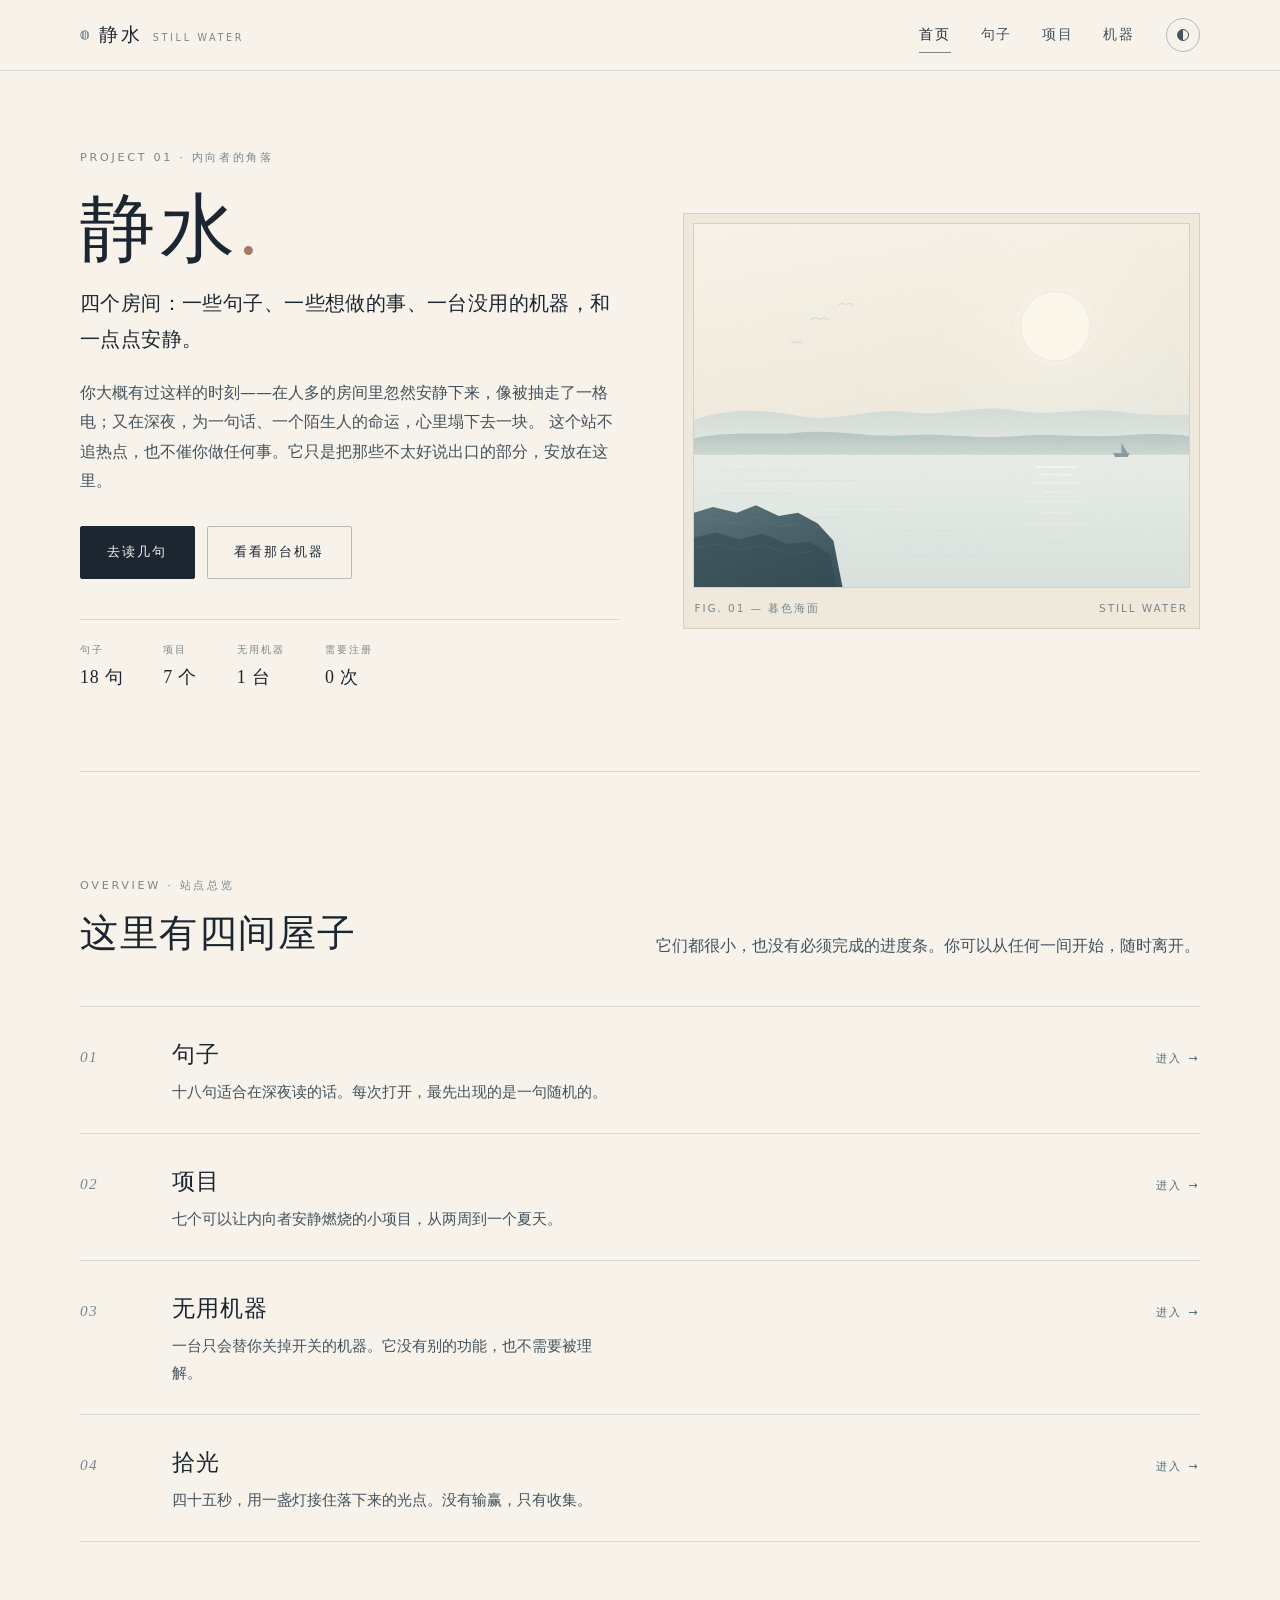
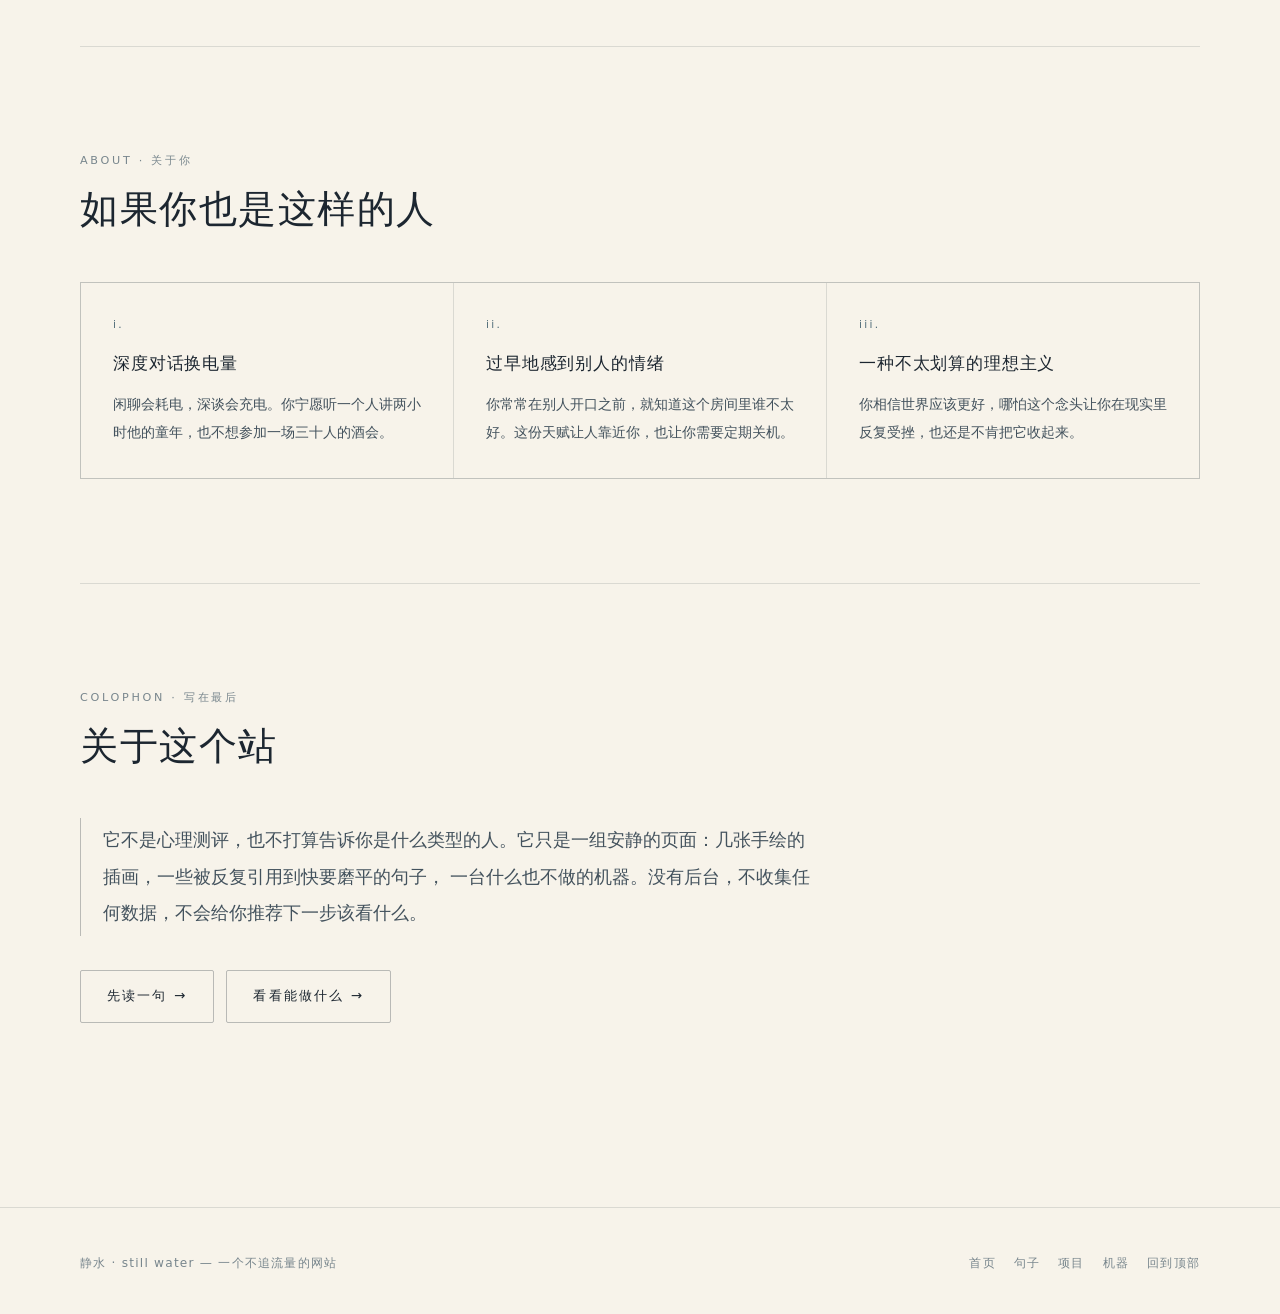
==== index.html @ 9132bd4b "静水 still water：INFJ 向静态站点（句子 / 项目 / 无用机器 / 拾光小游戏）" ====
<!DOCTYPE html>
<html lang="zh-CN">
<head>
<meta charset="utf-8">
<meta name="viewport" content="width=device-width, initial-scale=1">
<title>静水 · 一个给 INFJ 的安静角落</title>
<meta name="description" content="静水是一个给 INFJ 的安静角落：十八句适合深夜读的话、七个可以让内向者安静燃烧的小项目、一台只会关掉开关的机器，以及一个用光点玩的小游戏。">
<meta name="theme-color" content="#f7f3ea">
<link rel="icon" href="assets/favicon.svg" type="image/svg+xml">
<link rel="stylesheet" href="style.css">
<script>
  try {
    if (localStorage.getItem("sw-theme") === "dark") {
      document.documentElement.setAttribute("data-theme", "dark");
    }
  } catch (e) {}
</script>
</head>
<body data-page="index">
<a class="skip" href="#main">跳到正文</a>

<header class="topbar">
  <div class="wrap topbar-inner" id="site-nav"></div>
</header>

<main id="main">

  <!-- ========== HERO ========== -->
  <section class="hero wrap" id="top">
    <div class="hero-text">
      <p class="eyebrow">Project 01 · 内向者的角落</p>
      <h1>静水<span class="h1-dot">.</span></h1>
      <p class="hero-sub">四个房间：一些句子、一些想做的事、一台没用的机器，和一点点安静。</p>
      <p class="lede">
        你大概有过这样的时刻——在人多的房间里忽然安静下来，像被抽走了一格电；又在深夜，为一句话、一个陌生人的命运，心里塌下去一块。
        这个站不追热点，也不催你做任何事。它只是把那些不太好说出口的部分，安放在这里。
      </p>
      <div class="btn-row">
        <a class="btn" href="quotes.html">去读几句</a>
        <a class="btn btn-ghost" href="machine.html">看看那台机器</a>
      </div>

      <dl class="hero-facts">
        <div><dt>句子</dt><dd>18 句</dd></div>
        <div><dt>项目</dt><dd>7 个</dd></div>
        <div><dt>无用机器</dt><dd>1 台</dd></div>
        <div><dt>需要注册</dt><dd>0 次</dd></div>
      </dl>
    </div>

    <figure class="hero-art art-frame">
      <img src="assets/hero-home.svg" width="1200" height="880" alt="暮色中的海面：淡月、远山、一条小船和左侧的崖壁" fetchpriority="high">
      <figcaption><span>Fig. 01 — 暮色海面</span><span>Still Water</span></figcaption>
    </figure>
  </section>

  <!-- ========== 站点总览 ========== -->
  <section class="section wrap" id="overview">
    <div class="section-head">
      <div>
        <p class="eyebrow">Overview · 站点总览</p>
        <h2>这里有四间屋子</h2>
      </div>
      <p class="lede">它们都很小，也没有必须完成的进度条。你可以从任何一间开始，随时离开。</p>
    </div>

    <div class="rooms">
      <a class="room" href="quotes.html">
        <span class="room-no">01</span>
        <div>
          <h3>句子</h3>
          <p>十八句适合在深夜读的话。每次打开，最先出现的是一句随机的。</p>
        </div>
        <span class="go">进入</span>
      </a>

      <a class="room" href="project.html">
        <span class="room-no">02</span>
        <div>
          <h3>项目</h3>
          <p>七个可以让内向者安静燃烧的小项目，从两周到一个夏天。</p>
        </div>
        <span class="go">进入</span>
      </a>

      <a class="room" href="machine.html">
        <span class="room-no">03</span>
        <div>
          <h3>无用机器</h3>
          <p>一台只会替你关掉开关的机器。它没有别的功能，也不需要被理解。</p>
        </div>
        <span class="go">进入</span>
      </a>

      <a class="room" href="machine.html#game">
        <span class="room-no">04</span>
        <div>
          <h3>拾光</h3>
          <p>四十五秒，用一盏灯接住落下来的光点。没有输赢，只有收集。</p>
        </div>
        <span class="go">进入</span>
      </a>
    </div>
  </section>

  <!-- ========== 三个特质 ========== -->
  <section class="section wrap">
    <div class="section-head">
      <div>
        <p class="eyebrow">About · 关于你</p>
        <h2>如果你也是这样的人</h2>
      </div>
    </div>

    <div class="traits">
      <div class="trait">
        <span class="idx">i.</span>
        <h4>深度对话换电量</h4>
        <p>闲聊会耗电，深谈会充电。你宁愿听一个人讲两小时他的童年，也不想参加一场三十人的酒会。</p>
      </div>
      <div class="trait">
        <span class="idx">ii.</span>
        <h4>过早地感到别人的情绪</h4>
        <p>你常常在别人开口之前，就知道这个房间里谁不太好。这份天赋让人靠近你，也让你需要定期关机。</p>
      </div>
      <div class="trait">
        <span class="idx">iii.</span>
        <h4>一种不太划算的理想主义</h4>
        <p>你相信世界应该更好，哪怕这个念头让你在现实里反复受挫，也还是不肯把它收起来。</p>
      </div>
    </div>
  </section>

  <!-- ========== 写在最后 ========== -->
  <section class="section wrap">
    <div class="section-head">
      <div>
        <p class="eyebrow">Colophon · 写在最后</p>
        <h2>关于这个站</h2>
      </div>
    </div>

    <blockquote class="note">
      它不是心理测评，也不打算告诉你是什么类型的人。它只是一组安静的页面：几张手绘的插画，一些被反复引用到快要磨平的句子，
      一台什么也不做的机器。没有后台，不收集任何数据，不会给你推荐下一步该看什么。
    </blockquote>

    <div class="btn-row" style="margin-top:34px">
      <a class="btn btn-ghost" href="quotes.html">先读一句 →</a>
      <a class="btn btn-ghost" href="project.html">看看能做什么 →</a>
    </div>
  </section>

</main>

<footer class="footer">
  <div class="wrap footer-inner">
    <span>静水 · still water — 一个不追流量的网站</span>
    <nav aria-label="页脚导航">
      <a href="index.html">首页</a>
      <a href="quotes.html">句子</a>
      <a href="project.html">项目</a>
      <a href="machine.html">机器</a>
      <a href="#top">回到顶部</a>
    </nav>
  </div>
</footer>

<script src="nav.js" defer></script>
</body>
</html>
---- style.css ----
/* ==========================================================================
   静水 · still water
   一个给 INFJ 的安静角落 —— 全站唯一样式表
   配色：沙白纸 / 墨蓝 / 海青细线；标题衬线，UI 无衬线
   ========================================================================== */

/* ---------- 设计变量 ---------- */
:root {
  --paper: #f7f3ea;
  --paper-2: #efe9dc;
  --paper-3: #e7e1d3;
  --ink: #1c2630;
  --ink-2: #43525d;
  --ink-3: #78868d;
  --sea: #4f6b78;
  --sea-2: #8aa2a4;
  --clay: #a8775f;
  --line: rgba(28, 38, 48, 0.13);
  --line-2: rgba(28, 38, 48, 0.28);
  --max: 1120px;
  --serif: "Iowan Old Style", "Palatino Linotype", Palatino, "Songti SC",
    "STSong", "Source Han Serif SC", "Noto Serif SC", SimSun, Georgia, serif;
  --sans: ui-sans-serif, system-ui, -apple-system, "PingFang SC",
    "Hiragino Sans GB", "Microsoft YaHei", "Segoe UI", sans-serif;
}

html[data-theme="dark"] {
  --paper: #12171a;
  --paper-2: #191f22;
  --paper-3: #202729;
  --ink: #eae4d8;
  --ink-2: #c4cac8;
  --ink-3: #8b979a;
  --sea: #9db8c0;
  --sea-2: #6d858d;
  --clay: #c99a80;
  --line: rgba(234, 228, 216, 0.14);
  --line-2: rgba(234, 228, 216, 0.3);
}

/* ---------- 基础 ---------- */
*,
*::before,
*::after {
  box-sizing: border-box;
}

html {
  -webkit-text-size-adjust: 100%;
  scroll-behavior: smooth;
}

body {
  margin: 0;
  background: var(--paper);
  color: var(--ink);
  font-family: var(--sans);
  font-size: 16px;
  line-height: 1.85;
  -webkit-font-smoothing: antialiased;
  overflow-x: hidden;
  transition: background-color 0.4s ease, color 0.4s ease;
}

img,
svg,
canvas {
  display: block;
  max-width: 100%;
}

a {
  color: inherit;
  text-decoration: none;
}

button {
  font: inherit;
  color: inherit;
}

h1,
h2,
h3,
h4 {
  font-family: var(--serif);
  font-weight: 400;
}

::selection {
  background: rgba(79, 107, 120, 0.18);
}

:focus-visible {
  outline: 1px solid var(--sea);
  outline-offset: 3px;
}

/* 跳转链接（无障碍） */
.skip {
  position: absolute;
  left: -9999px;
  top: 0;
  z-index: 99;
  padding: 10px 18px;
  background: var(--ink);
  color: var(--paper);
  font-size: 0.8rem;
}

.skip:focus {
  left: 12px;
  top: 12px;
}

/* ---------- 布局工具 ---------- */
.wrap {
  width: min(100% - 2 * clamp(20px, 5vw, 44px), var(--max));
  margin-inline: auto;
}

.section {
  padding-block: clamp(52px, 8.5vw, 104px);
  border-top: 1px solid var(--line);
}

.section-head {
  display: flex;
  align-items: flex-end;
  justify-content: space-between;
  gap: 24px;
  flex-wrap: wrap;
  margin-bottom: clamp(26px, 4vw, 46px);
}

.eyebrow {
  margin: 0;
  font-size: 0.7rem;
  letter-spacing: 0.24em;
  text-transform: uppercase;
  color: var(--ink-3);
  font-weight: 500;
}

h2 {
  font-size: clamp(1.55rem, 3.3vw, 2.35rem);
  line-height: 1.35;
  letter-spacing: 0.04em;
  margin: 0.35em 0 0;
}

.lede {
  color: var(--ink-2);
  max-width: 34rem;
  margin: 0;
}

.small {
  font-size: 0.86rem;
  color: var(--ink-3);
}

/* ---------- 顶栏 + 导航（由 nav.js 注入 nav.html） ---------- */
.topbar {
  position: sticky;
  top: 0;
  z-index: 60;
  background: var(--paper);
  background: color-mix(in srgb, var(--paper) 86%, transparent);
  backdrop-filter: blur(14px) saturate(1.15);
  -webkit-backdrop-filter: blur(14px) saturate(1.15);
  border-bottom: 1px solid var(--line);
}

.topbar-inner {
  position: relative;
  display: flex;
  align-items: center;
  justify-content: space-between;
  gap: 20px;
  min-height: 70px;
}

.brand {
  display: flex;
  align-items: baseline;
  gap: 9px;
  flex-shrink: 0;
}

.brand-mark {
  font-size: 0.72rem;
  color: var(--sea);
  transform: translateY(-3px);
}

.brand-name {
  font-family: var(--serif);
  font-size: 1.16rem;
  letter-spacing: 0.18em;
}

.brand-sub {
  font-size: 0.6rem;
  letter-spacing: 0.28em;
  text-transform: uppercase;
  color: var(--ink-3);
}

.site-nav {
  display: flex;
  align-items: center;
  gap: clamp(8px, 2vw, 26px);
}

.site-nav ul {
  display: flex;
  align-items: center;
  gap: clamp(4px, 1.6vw, 18px);
  list-style: none;
  margin: 0;
  padding: 0;
}

.site-nav a {
  position: relative;
  display: inline-block;
  padding: 8px 6px;
  font-size: 0.85rem;
  letter-spacing: 0.12em;
  color: var(--ink-2);
  transition: color 0.3s ease;
}

.site-nav a::after {
  content: "";
  position: absolute;
  left: 6px;
  right: 6px;
  bottom: 3px;
  height: 1px;
  background: currentColor;
  opacity: 0.55;
  transform: scaleX(0);
  transform-origin: left center;
  transition: transform 0.4s cubic-bezier(0.3, 0.7, 0.3, 1);
}

.site-nav a:hover,
.site-nav a.is-active {
  color: var(--ink);
}

.site-nav a:hover::after,
.site-nav a.is-active::after {
  transform: scaleX(1);
}

.theme-toggle {
  display: grid;
  place-items: center;
  width: 34px;
  height: 34px;
  padding: 0;
  border: 1px solid var(--line-2);
  border-radius: 50%;
  background: transparent;
  cursor: pointer;
  transition: border-color 0.3s ease, transform 0.5s ease;
}

.theme-toggle:hover {
  border-color: var(--ink-3);
  transform: rotate(180deg);
}

.theme-toggle span {
  width: 12px;
  height: 12px;
  border-radius: 50%;
  border: 1px solid var(--ink-2);
  background: linear-gradient(90deg, var(--ink-2) 50%, transparent 50%);
}

.nav-toggle {
  display: none;
  position: relative;
  width: 40px;
  height: 40px;
  padding: 0;
  border: 1px solid var(--line-2);
  border-radius: 50%;
  background: transparent;
  cursor: pointer;
}

.nav-toggle span {
  position: absolute;
  left: 12px;
  right: 12px;
  height: 1px;
  background: var(--ink);
  transition: transform 0.35s ease, top 0.35s ease;
}

.nav-toggle span:first-child {
  top: 17px;
}

.nav-toggle span:last-child {
  top: 22px;
}

.topbar-inner.is-open .nav-toggle span:first-child {
  top: 19.5px;
  transform: rotate(45deg);
}

.topbar-inner.is-open .nav-toggle span:last-child {
  top: 19.5px;
  transform: rotate(-45deg);
}

/* ---------- 按钮 ---------- */
.btn {
  display: inline-flex;
  align-items: center;
  justify-content: center;
  gap: 10px;
  padding: 13px 26px;
  border: 1px solid var(--ink);
  border-radius: 2px;
  background: var(--ink);
  color: var(--paper);
  font-size: 0.84rem;
  letter-spacing: 0.16em;
  cursor: pointer;
  transition: background-color 0.35s ease, color 0.35s ease,
    border-color 0.35s ease;
}

.btn:hover {
  background: transparent;
  color: var(--ink);
}

.btn-ghost {
  background: transparent;
  color: var(--ink);
  border-color: var(--line-2);
}

.btn-ghost:hover {
  border-color: var(--ink);
  background: transparent;
}

.btn-row {
  display: flex;
  flex-wrap: wrap;
  gap: 12px;
}

/* ---------- 首页 hero ---------- */
.hero {
  display: grid;
  grid-template-columns: 1.02fr 0.98fr;
  align-items: center;
  gap: clamp(30px, 5vw, 70px);
  padding-block: clamp(40px, 6vw, 78px);
}

.hero-text {
  max-width: 34rem;
}

h1 {
  font-size: clamp(2.8rem, 7.5vw, 4.7rem);
  line-height: 1.02;
  letter-spacing: 0.06em;
  margin: 0.3em 0 0.24em;
}

.h1-dot {
  color: var(--clay);
  letter-spacing: 0;
}

.hero-sub {
  font-family: var(--serif);
  font-size: clamp(1.02rem, 1.9vw, 1.28rem);
  line-height: 1.75;
  letter-spacing: 0.02em;
  margin: 0 0 20px;
  color: var(--ink);
}

.hero-text .lede {
  margin-bottom: 30px;
}

.hero-facts {
  display: flex;
  flex-wrap: wrap;
  gap: 12px clamp(20px, 4vw, 40px);
  margin: 40px 0 0;
  padding-top: 20px;
  border-top: 1px solid var(--line);
}

.hero-facts dt {
  font-size: 0.64rem;
  letter-spacing: 0.2em;
  text-transform: uppercase;
  color: var(--ink-3);
}

.hero-facts dd {
  margin: 2px 0 0;
  font-family: var(--serif);
  font-size: 1.12rem;
  letter-spacing: 0.04em;
}

/* 带细边框的画框：无论明暗模式都像一张印刷品 */
.art-frame {
  margin: 0;
  padding: 9px;
  border: 1px solid var(--line);
  background: var(--paper-2);
}

.art-frame img {
  width: 100%;
  height: auto;
  border: 1px solid var(--line);
  transition: filter 0.4s ease;
}

html[data-theme="dark"] .art-frame img {
  filter: brightness(0.9) saturate(0.95);
}

.art-frame figcaption {
  display: flex;
  justify-content: space-between;
  gap: 12px;
  margin-top: 11px;
  padding-inline: 2px;
  font-size: 0.66rem;
  letter-spacing: 0.18em;
  text-transform: uppercase;
  color: var(--ink-3);
}

/* ---------- 内页 hero ---------- */
.page-hero {
  display: grid;
  grid-template-columns: 1.08fr 0.92fr;
  align-items: center;
  gap: clamp(28px, 5vw, 62px);
  padding-block: clamp(34px, 5vw, 66px);
}

.page-title {
  font-size: clamp(2.05rem, 5vw, 3.3rem);
  line-height: 1.18;
  letter-spacing: 0.05em;
  margin: 0.28em 0 0.34em;
}

.page-hero .lede {
  margin-bottom: 0;
}

/* ---------- 房间列表（站点总览） ---------- */
.rooms {
  border-top: 1px solid var(--line);
}

.room {
  display: grid;
  grid-template-columns: 54px 1fr auto;
  align-items: baseline;
  gap: clamp(14px, 3vw, 40px);
  padding: 26px 0;
  border-bottom: 1px solid var(--line);
  transition: padding-left 0.45s ease, background-color 0.45s ease;
}

.room:hover {
  padding-left: 10px;
}

.room-no {
  font-family: var(--serif);
  font-style: italic;
  font-size: 0.95rem;
  color: var(--ink-3);
  letter-spacing: 0.1em;
}

.room h3 {
  margin: 0 0 3px;
  font-size: clamp(1.16rem, 2.3vw, 1.45rem);
  letter-spacing: 0.04em;
}

.room p {
  margin: 0;
  font-size: 0.94rem;
  color: var(--ink-2);
  max-width: 46ch;
}

.room .go {
  font-size: 0.7rem;
  letter-spacing: 0.2em;
  text-transform: uppercase;
  color: var(--sea);
  white-space: nowrap;
}

.room .go::after {
  content: " →";
}

/* ---------- 三格卡片 ---------- */
.traits {
  display: grid;
  grid-template-columns: repeat(3, minmax(0, 1fr));
  gap: 1px;
  background: var(--line);
  border: 1px solid var(--line);
}

.trait {
  background: var(--paper);
  padding: clamp(22px, 3vw, 32px);
}

.trait h4 {
  margin: 0 0 10px;
  font-size: 1.06rem;
  letter-spacing: 0.05em;
}

.trait p {
  margin: 0;
  font-size: 0.9rem;
  color: var(--ink-2);
  line-height: 1.95;
}

.trait .idx {
  display: block;
  margin-bottom: 14px;
  font-size: 0.66rem;
  letter-spacing: 0.22em;
  color: var(--sea);
}

/* ---------- 引语 ---------- */
.note {
  margin: 0;
  padding: 4px 0 4px 22px;
  border-left: 1px solid var(--line-2);
  font-family: var(--serif);
  font-size: clamp(1rem, 1.8vw, 1.14rem);
  line-height: 2;
  color: var(--ink-2);
  max-width: 46rem;
}

/* 随机引语 hero */
.quote-hero {
  padding-block: clamp(36px, 6vw, 72px);
  border-bottom: 1px solid var(--line);
}

.quote-hero-inner {
  display: grid;
  grid-template-columns: 1.14fr 0.86fr;
  align-items: center;
  gap: clamp(28px, 5vw, 64px);
}

.quote-hero blockquote {
  margin: 0;
  max-width: 58rem;
  transition: opacity 0.4s ease, transform 0.4s ease;
}

.quote-hero blockquote.is-swapping {
  opacity: 0;
  transform: translateY(8px);
}

.quote-mark {
  display: block;
  font-family: var(--serif);
  font-size: clamp(2.6rem, 7vw, 4.6rem);
  line-height: 0.55;
  color: var(--sea);
  opacity: 0.3;
  margin-bottom: 0.42em;
}

.quote-hero .big {
  margin: 0;
  font-family: var(--serif);
  font-size: clamp(1.45rem, 3.9vw, 2.7rem);
  line-height: 1.65;
  letter-spacing: 0.02em;
}

.quote-hero .by {
  display: flex;
  flex-wrap: wrap;
  align-items: center;
  gap: 8px 16px;
  margin-top: 26px;
  font-size: 0.74rem;
  letter-spacing: 0.18em;
  text-transform: uppercase;
  color: var(--ink-3);
}

.quote-hero .by .tag {
  text-transform: none;
  letter-spacing: 0.12em;
}

.quote-hero-foot {
  display: flex;
  flex-wrap: wrap;
  align-items: center;
  gap: 16px;
  margin-top: 34px;
}

/* 引语列表 */
.quote-list {
  list-style: none;
  margin: 0;
  padding: 0;
  border-top: 1px solid var(--line);
}

.quote {
  display: grid;
  grid-template-columns: 56px 1fr;
  gap: clamp(12px, 3vw, 32px);
  padding: clamp(22px, 3.6vw, 34px) 0;
  border-bottom: 1px solid var(--line);
}

.quote-no {
  font-family: var(--serif);
  font-style: italic;
  font-size: 0.9rem;
  letter-spacing: 0.1em;
  color: var(--ink-3);
  padding-top: 4px;
}

.quote-text {
  margin: 0;
  font-family: var(--serif);
  font-size: clamp(1.04rem, 1.9vw, 1.3rem);
  line-height: 1.95;
  color: var(--ink);
}

.quote-meta {
  display: flex;
  flex-wrap: wrap;
  align-items: center;
  gap: 8px 14px;
  margin-top: 12px;
  font-size: 0.74rem;
  letter-spacing: 0.12em;
  color: var(--ink-3);
}

.tag {
  display: inline-block;
  padding: 1px 9px;
  border: 1px solid var(--line);
  border-radius: 999px;
  font-size: 0.66rem;
  letter-spacing: 0.14em;
  color: var(--ink-3);
}

/* ---------- 项目卡片 ---------- */
.projects {
  display: grid;
  grid-template-columns: repeat(2, minmax(0, 1fr));
  border-top: 1px solid var(--line);
  border-left: 1px solid var(--line);
}

.project {
  padding: clamp(22px, 3.4vw, 36px);
  border-right: 1px solid var(--line);
  border-bottom: 1px solid var(--line);
  transition: background-color 0.45s ease;
}

.project:hover {
  background: var(--paper-2);
}

/* 奇数个卡片时，最后一张铺满整行 */
.projects > .project:last-child:nth-child(odd) {
  grid-column: 1 / -1;
}

.project .no {
  font-family: var(--serif);
  font-style: italic;
  font-size: 0.88rem;
  letter-spacing: 0.12em;
  color: var(--sea);
}

.project h3 {
  margin: 10px 0 10px;
  font-size: clamp(1.14rem, 2.1vw, 1.4rem);
  letter-spacing: 0.05em;
}

.project p {
  margin: 0 0 18px;
  font-size: 0.93rem;
  color: var(--ink-2);
}

.project-meta {
  display: flex;
  flex-wrap: wrap;
  gap: 6px 20px;
  font-size: 0.72rem;
  letter-spacing: 0.1em;
  color: var(--ink-3);
}

.project-meta b {
  font-weight: 500;
  color: var(--ink-2);
}

/* ---------- 无用机器 ---------- */
.plate {
  max-width: 820px;
  margin-inline: auto;
  border: 1px solid var(--line);
  background: var(--paper-2);
  padding: clamp(18px, 3.6vw, 36px);
}

.machine-stage {
  position: relative;
  height: clamp(170px, 34vw, 200px);
  overflow: hidden;
}

.machine-stage::after {
  content: "";
  position: absolute;
  left: 6%;
  right: 6%;
  top: calc(50% + 20px);
  height: 1px;
  background: var(--line);
  z-index: 0;
}

.switch {
  position: absolute;
  left: 50%;
  top: 50%;
  transform: translate(-50%, -50%);
  z-index: 2;
  width: 56px;
  height: 96px;
  padding: 0;
  border: 1px solid var(--line-2);
  border-radius: 28px;
  background: var(--paper);
  cursor: pointer;
  transition: border-color 0.3s ease;
}

.switch:hover {
  border-color: var(--ink-3);
}

.switch-knob {
  position: absolute;
  left: 50%;
  top: 6px;
  width: 44px;
  height: 44px;
  margin-left: -22px;
  border-radius: 50%;
  background: var(--ink-2);
  transition: top 0.38s cubic-bezier(0.4, 0.9, 0.3, 1),
    background-color 0.38s ease;
}

.switch[aria-checked="true"] .switch-knob {
  top: 46px;
  background: var(--clay);
}
.switch-label {
  position: absolute;
  left: 50%;
  top: calc(50% + 62px);
  transform: translateX(-50%);
  font-size: 0.62rem;
  letter-spacing: 0.24em;
  text-transform: uppercase;
  color: var(--ink-3);
  white-space: nowrap;
}

.arm {
  position: absolute;
  left: 100%;
  top: calc(50% + 20px);
  z-index: 3;
  width: 100%;
  height: 2px;
  background: var(--sea);
  opacity: 0;
  transform: translateY(-50%);
  transition: transform 0.72s cubic-bezier(0.55, 0.06, 0.2, 1),
    opacity 0.3s ease;
}

.arm.is-out {
  opacity: 1;
  transform: translate(-47.6%, -50%);
}

.arm.is-tap {
  transform: translate(-49%, -50%);
}

.arm::after {
  content: "";
  position: absolute;
  right: -1px;
  top: -3px;
  bottom: -3px;
  width: 1px;
  background: var(--sea);
}

.arm-hand {
  position: absolute;
  left: -13px;
  top: 50%;
  width: 26px;
  height: 26px;
  margin-top: -13px;
  border: 1px solid var(--sea);
  border-radius: 50%;
  background: var(--paper);
  transition: transform 0.16s ease;
}

.arm.is-tap .arm-hand {
  transform: scale(0.82);
}

.machine-readout {
  display: flex;
  flex-wrap: wrap;
  align-items: baseline;
  justify-content: space-between;
  gap: 10px 20px;
  margin-top: 20px;
  padding-top: 18px;
  border-top: 1px solid var(--line);
}

.machine-readout p {
  margin: 0;
}

.machine-note {
  font-family: var(--serif);
  font-size: 1rem;
  color: var(--ink);
  letter-spacing: 0.02em;
  min-height: 1.85em;
}

.machine-count {
  font-size: 0.76rem;
  letter-spacing: 0.14em;
  color: var(--ink-3);
}

.machine-count b {
  font-family: var(--serif);
  font-size: 1.1rem;
  color: var(--clay);
  font-weight: 400;
  padding-inline: 4px;
}

/* ---------- 游戏 ---------- */
.game-shell {
  position: relative;
  border: 1px solid var(--line);
  background: var(--paper-2);
  overflow: hidden;
}

.game-hud {
  display: flex;
  align-items: center;
  justify-content: space-between;
  gap: 14px;
  padding: 12px clamp(14px, 2.4vw, 22px);
  border-bottom: 1px solid var(--line);
  font-size: 0.72rem;
  letter-spacing: 0.16em;
  text-transform: uppercase;
  color: var(--ink-3);
}

.game-hud b {
  font-family: var(--serif);
  font-size: 0.98rem;
  letter-spacing: 0.06em;
  color: var(--ink);
  font-weight: 400;
  padding-left: 6px;
}

.game-canvas-wrap {
  position: relative;
  line-height: 0;
}

#gameCanvas {
  width: 100%;
  height: clamp(320px, 46vw, 440px);
  touch-action: none;
  cursor: crosshair;
}

.game-overlay {
  position: absolute;
  inset: 0;
  display: grid;
  place-content: center;
  justify-items: center;
  padding: 20px;
  text-align: center;
  background: radial-gradient(
    ellipse at 50% 50%,
    color-mix(in srgb, var(--paper) 55%, transparent) 0%,
    transparent 74%
  );
  transition: opacity 0.45s ease, visibility 0.45s;
}

.overlay-card {
  display: grid;
  justify-items: center;
  gap: 14px;
  max-width: 27rem;
  padding: clamp(22px, 4vw, 34px) clamp(24px, 5vw, 44px);
  background: var(--paper);
  border: 1px solid var(--line);
}

.game-overlay[hidden] {
  display: none;
}

.game-overlay h3 {
  margin: 0;
  font-size: clamp(1.2rem, 2.6vw, 1.6rem);
  letter-spacing: 0.06em;
}

.game-overlay p {
  margin: 0;
  max-width: 26rem;
  font-size: 0.9rem;
  color: var(--ink-2);
  line-height: 1.9;
  text-wrap: pretty;
}

.game-overlay .score-line {
  font-family: var(--serif);
  font-size: clamp(2rem, 5vw, 2.8rem);
  letter-spacing: 0.04em;
  color: var(--clay);
  line-height: 1.2;
}

.game-overlay .score-line small {
  display: block;
  font-family: var(--sans);
  font-size: 0.66rem;
  letter-spacing: 0.24em;
  text-transform: uppercase;
  color: var(--ink-3);
  margin-top: 4px;
}

.hint {
  display: flex;
  flex-wrap: wrap;
  gap: 6px 18px;
  margin-top: 14px;
  font-size: 0.74rem;
  letter-spacing: 0.1em;
  color: var(--ink-3);
}

/* ---------- 页脚 ---------- */
.footer {
  border-top: 1px solid var(--line);
  padding-block: clamp(30px, 4vw, 44px) 40px;
  margin-top: clamp(40px, 7vw, 80px);
}

.footer-inner {
  display: flex;
  flex-wrap: wrap;
  align-items: baseline;
  justify-content: space-between;
  gap: 14px 26px;
  font-size: 0.76rem;
  letter-spacing: 0.1em;
  color: var(--ink-3);
}

.footer-inner nav {
  display: flex;
  flex-wrap: wrap;
  gap: 18px;
}

.footer-inner a:hover {
  color: var(--ink);
}

/* ---------- 响应式 ---------- */
@media (max-width: 900px) {
  .hero,
  .page-hero,
  .quote-hero-inner {
    grid-template-columns: 1fr;
    gap: 34px;
  }

  .hero-art,
  .quote-hero-inner .art-frame {
    order: -1;
  }

  .traits {
    grid-template-columns: 1fr;
  }

  .projects {
    grid-template-columns: 1fr;
  }
}

@media (max-width: 820px) {
  .nav-toggle {
    display: block;
  }

  .site-nav {
    position: absolute;
    left: 0;
    right: 0;
    top: 100%;
    display: none;
    flex-direction: column;
    align-items: stretch;
    gap: 0;
    padding: 6px clamp(20px, 5vw, 44px) 26px;
    background: var(--paper);
    border-bottom: 1px solid var(--line);
    box-shadow: 0 1px 0 rgba(0, 0, 0, 0.02);
  }

  .topbar-inner.is-open .site-nav {
    display: flex;
  }

  .site-nav ul {
    flex-direction: column;
    align-items: stretch;
    gap: 0;
  }

  .site-nav a {
    padding: 15px 2px;
    font-size: 0.98rem;
    border-bottom: 1px solid var(--line);
  }

  .site-nav a::after {
    display: none;
  }

  .theme-toggle {
    width: 100%;
    height: 46px;
    margin-top: 18px;
    border-radius: 2px;
    display: flex;
    gap: 10px;
  }

  .theme-toggle::after {
    content: "切换明暗";
    font-size: 0.74rem;
    letter-spacing: 0.18em;
    color: var(--ink-2);
  }
}

@media (max-width: 620px) {
  body {
    font-size: 15.5px;
  }

  .brand-sub {
    display: none;
  }

  .room {
    grid-template-columns: 34px 1fr;
    gap: 8px 14px;
  }

  .room .go {
    grid-column: 2;
  }

  .quote {
    grid-template-columns: 30px 1fr;
    gap: 12px;
  }

  .quote-no {
    font-size: 0.78rem;
  }

  .quote-hero-foot .btn {
    width: 100%;
  }

    .machine-stage::after {
    display: none;
  }
}

@media (prefers-reduced-motion: reduce) {
  *,
  *::before,
  *::after {
    animation-duration: 0.01ms !important;
    transition-duration: 0.01ms !important;
    scroll-behavior: auto !important;
  }
}
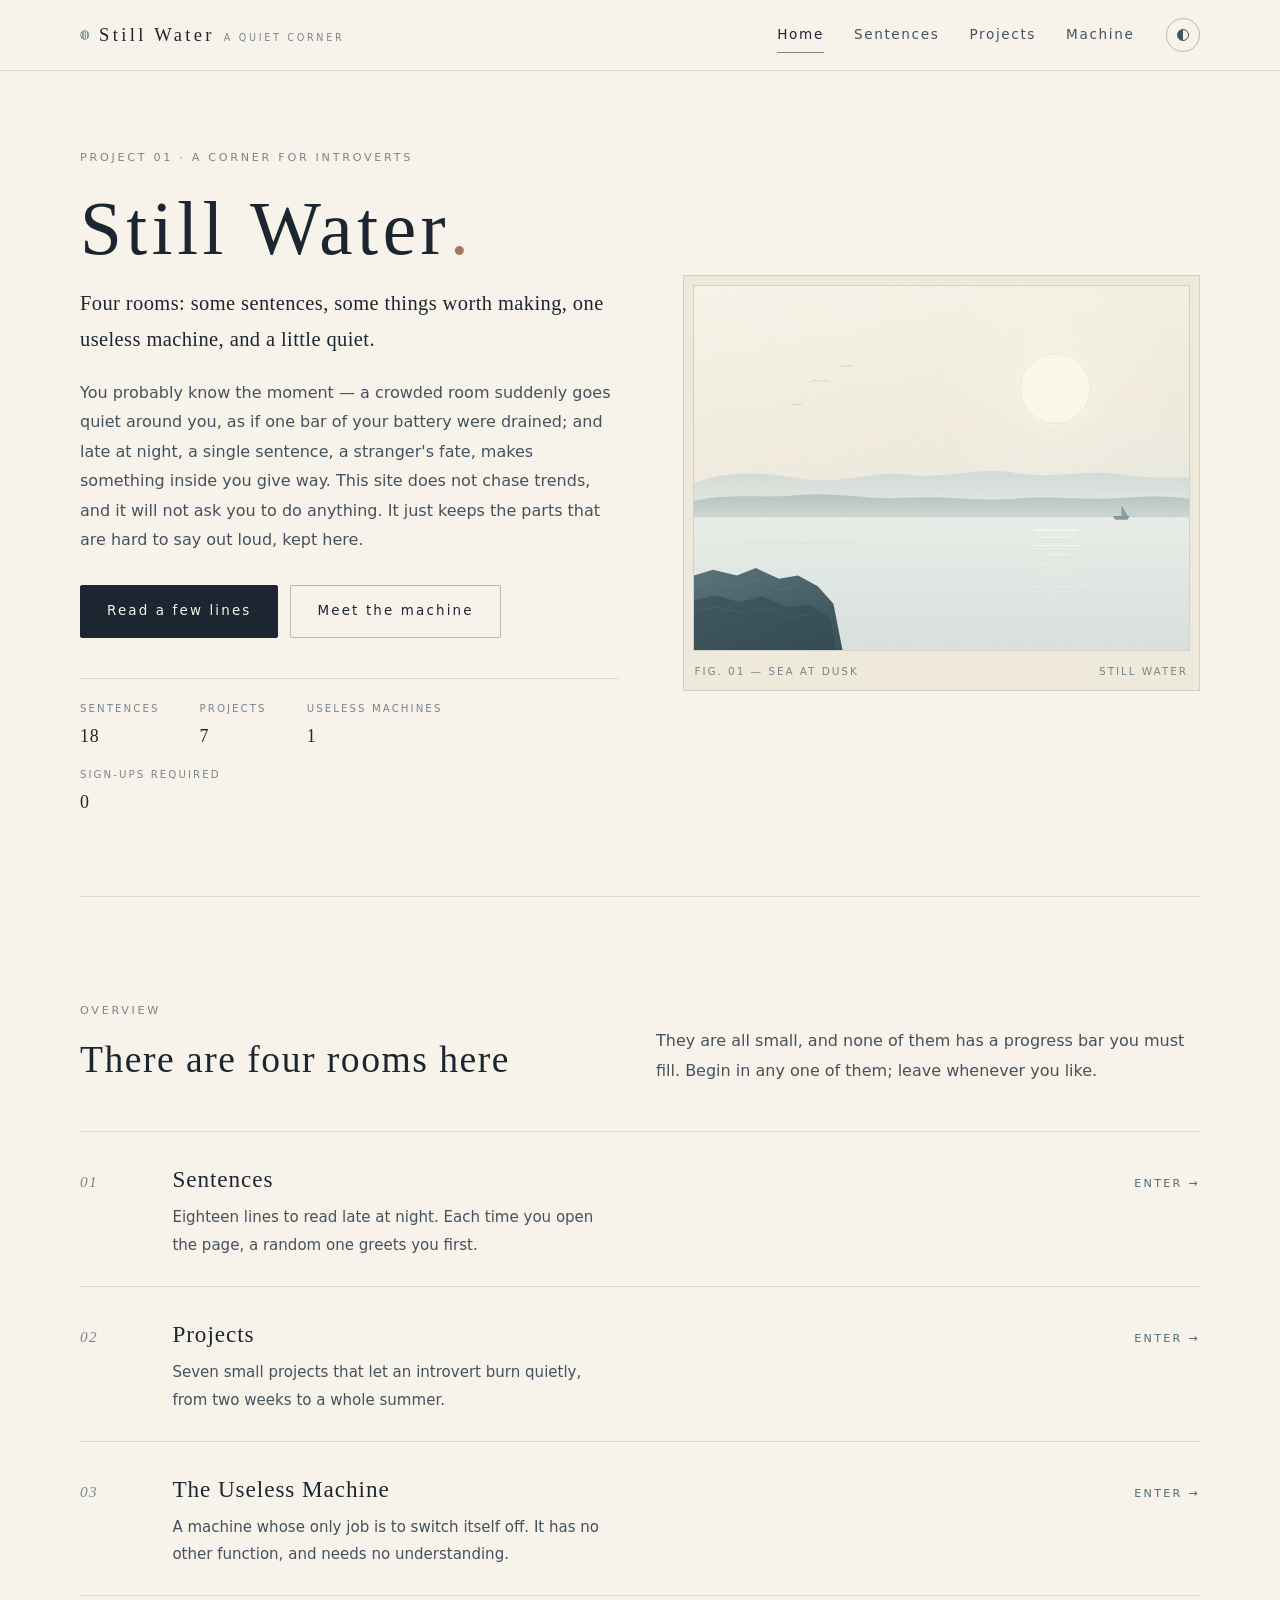
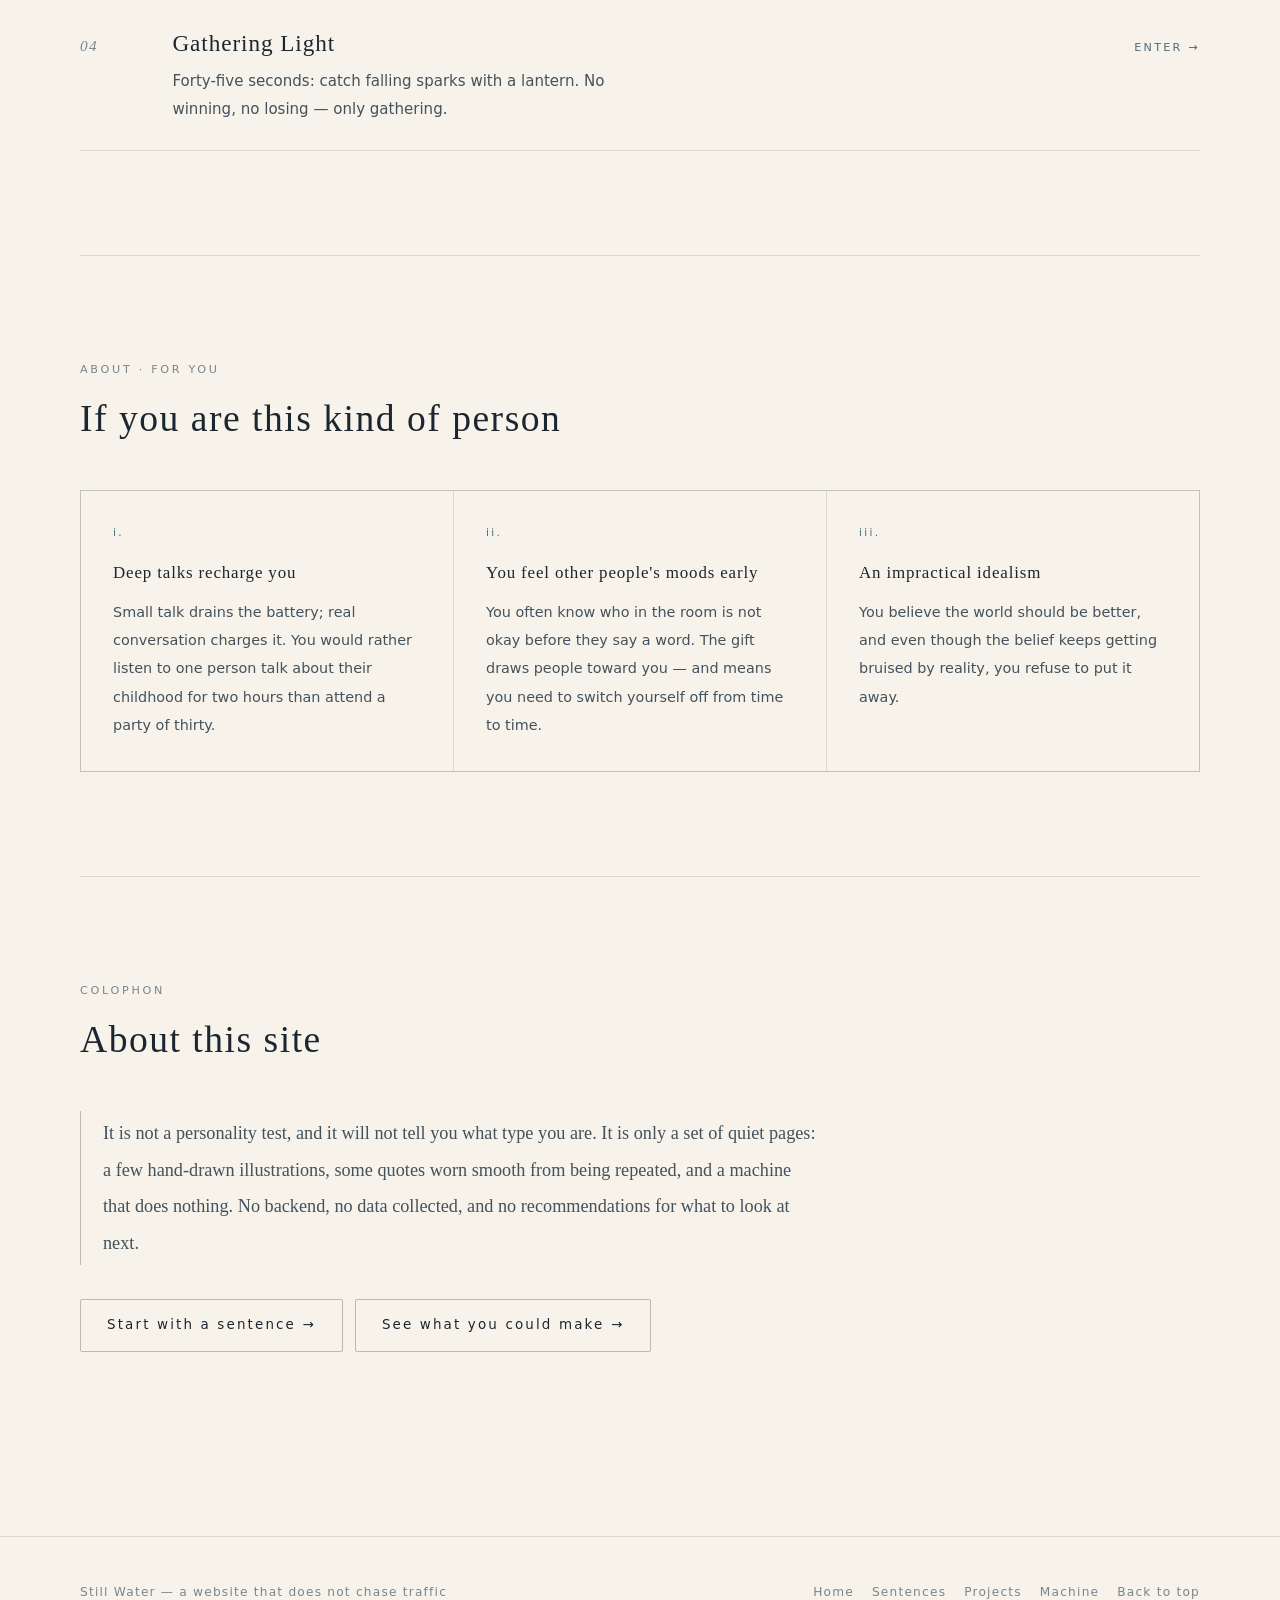
==== commit 17f7ff48: "Translate the whole site to English: copy, quotes, and runtime strings" ====
--- a/index.html
+++ b/index.html
@@ -1,10 +1,10 @@
 <!DOCTYPE html>
-<html lang="zh-CN">
+<html lang="en">
 <head>
 <meta charset="utf-8">
 <meta name="viewport" content="width=device-width, initial-scale=1">
-<title>静水 · 一个给 INFJ 的安静角落</title>
-<meta name="description" content="静水是一个给 INFJ 的安静角落：十八句适合深夜读的话、七个可以让内向者安静燃烧的小项目、一台只会关掉开关的机器，以及一个用光点玩的小游戏。">
+<title>Still Water · A Quiet Corner for INFJs</title>
+<meta name="description" content="Still Water is a quiet corner for INFJs: eighteen lines to read late at night, seven small projects for quiet burning, a machine that only switches itself off, and a little game played with light.">
 <meta name="theme-color" content="#f7f3ea">
 <link rel="icon" href="assets/favicon.svg" type="image/svg+xml">
 <link rel="stylesheet" href="style.css">
@@ -17,7 +17,7 @@
 </script>
 </head>
 <body data-page="index">
-<a class="skip" href="#main">跳到正文</a>
+<a class="skip" href="#main">Skip to content</a>
 
 <header class="topbar">
   <div class="wrap topbar-inner" id="site-nav"></div>
@@ -28,126 +28,126 @@
   <!-- ========== HERO ========== -->
   <section class="hero wrap" id="top">
     <div class="hero-text">
-      <p class="eyebrow">Project 01 · 内向者的角落</p>
-      <h1>静水<span class="h1-dot">.</span></h1>
-      <p class="hero-sub">四个房间：一些句子、一些想做的事、一台没用的机器，和一点点安静。</p>
+      <p class="eyebrow">Project 01 · A Corner for Introverts</p>
+      <h1>Still Water<span class="h1-dot">.</span></h1>
+      <p class="hero-sub">Four rooms: some sentences, some things worth making, one useless machine, and a little quiet.</p>
       <p class="lede">
-        你大概有过这样的时刻——在人多的房间里忽然安静下来，像被抽走了一格电；又在深夜，为一句话、一个陌生人的命运，心里塌下去一块。
-        这个站不追热点，也不催你做任何事。它只是把那些不太好说出口的部分，安放在这里。
+        You probably know the moment — a crowded room suddenly goes quiet around you, as if one bar of your battery were drained; and late at night, a single sentence, a stranger's fate, makes something inside you give way.
+        This site does not chase trends, and it will not ask you to do anything. It just keeps the parts that are hard to say out loud, kept here.
       </p>
       <div class="btn-row">
-        <a class="btn" href="quotes.html">去读几句</a>
-        <a class="btn btn-ghost" href="machine.html">看看那台机器</a>
+        <a class="btn" href="quotes.html">Read a few lines</a>
+        <a class="btn btn-ghost" href="machine.html">Meet the machine</a>
       </div>
 
       <dl class="hero-facts">
-        <div><dt>句子</dt><dd>18 句</dd></div>
-        <div><dt>项目</dt><dd>7 个</dd></div>
-        <div><dt>无用机器</dt><dd>1 台</dd></div>
-        <div><dt>需要注册</dt><dd>0 次</dd></div>
+        <div><dt>Sentences</dt><dd>18</dd></div>
+        <div><dt>Projects</dt><dd>7</dd></div>
+        <div><dt>Useless machines</dt><dd>1</dd></div>
+        <div><dt>Sign-ups required</dt><dd>0</dd></div>
       </dl>
     </div>
 
     <figure class="hero-art art-frame">
-      <img src="assets/hero-home.svg" width="1200" height="880" alt="暮色中的海面：淡月、远山、一条小船和左侧的崖壁" fetchpriority="high">
-      <figcaption><span>Fig. 01 — 暮色海面</span><span>Still Water</span></figcaption>
+      <img src="assets/hero-home.svg" width="1200" height="880" alt="A sea at dusk: a pale moon, distant hills, a small boat, and a cliff on the left" fetchpriority="high">
+      <figcaption><span>Fig. 01 — Sea at Dusk</span><span>Still Water</span></figcaption>
     </figure>
   </section>
 
-  <!-- ========== 站点总览 ========== -->
+  <!-- ========== SITE OVERVIEW ========== -->
   <section class="section wrap" id="overview">
     <div class="section-head">
       <div>
-        <p class="eyebrow">Overview · 站点总览</p>
-        <h2>这里有四间屋子</h2>
+        <p class="eyebrow">Overview</p>
+        <h2>There are four rooms here</h2>
       </div>
-      <p class="lede">它们都很小，也没有必须完成的进度条。你可以从任何一间开始，随时离开。</p>
+      <p class="lede">They are all small, and none of them has a progress bar you must fill. Begin in any one of them; leave whenever you like.</p>
     </div>
 
     <div class="rooms">
       <a class="room" href="quotes.html">
         <span class="room-no">01</span>
         <div>
-          <h3>句子</h3>
-          <p>十八句适合在深夜读的话。每次打开，最先出现的是一句随机的。</p>
+          <h3>Sentences</h3>
+          <p>Eighteen lines to read late at night. Each time you open the page, a random one greets you first.</p>
         </div>
-        <span class="go">进入</span>
+        <span class="go">Enter</span>
       </a>
 
       <a class="room" href="project.html">
         <span class="room-no">02</span>
         <div>
-          <h3>项目</h3>
-          <p>七个可以让内向者安静燃烧的小项目，从两周到一个夏天。</p>
+          <h3>Projects</h3>
+          <p>Seven small projects that let an introvert burn quietly, from two weeks to a whole summer.</p>
         </div>
-        <span class="go">进入</span>
+        <span class="go">Enter</span>
       </a>
 
       <a class="room" href="machine.html">
         <span class="room-no">03</span>
         <div>
-          <h3>无用机器</h3>
-          <p>一台只会替你关掉开关的机器。它没有别的功能，也不需要被理解。</p>
+          <h3>The Useless Machine</h3>
+          <p>A machine whose only job is to switch itself off. It has no other function, and needs no understanding.</p>
         </div>
-        <span class="go">进入</span>
+        <span class="go">Enter</span>
       </a>
 
       <a class="room" href="machine.html#game">
         <span class="room-no">04</span>
         <div>
-          <h3>拾光</h3>
-          <p>四十五秒，用一盏灯接住落下来的光点。没有输赢，只有收集。</p>
+          <h3>Gathering Light</h3>
+          <p>Forty-five seconds: catch falling sparks with a lantern. No winning, no losing — only gathering.</p>
         </div>
-        <span class="go">进入</span>
+        <span class="go">Enter</span>
       </a>
     </div>
   </section>
 
-  <!-- ========== 三个特质 ========== -->
+  <!-- ========== THREE TRAITS ========== -->
   <section class="section wrap">
     <div class="section-head">
       <div>
-        <p class="eyebrow">About · 关于你</p>
-        <h2>如果你也是这样的人</h2>
+        <p class="eyebrow">About · For You</p>
+        <h2>If you are this kind of person</h2>
       </div>
     </div>
 
     <div class="traits">
       <div class="trait">
         <span class="idx">i.</span>
-        <h4>深度对话换电量</h4>
-        <p>闲聊会耗电，深谈会充电。你宁愿听一个人讲两小时他的童年，也不想参加一场三十人的酒会。</p>
+        <h4>Deep talks recharge you</h4>
+        <p>Small talk drains the battery; real conversation charges it. You would rather listen to one person talk about their childhood for two hours than attend a party of thirty.</p>
       </div>
       <div class="trait">
         <span class="idx">ii.</span>
-        <h4>过早地感到别人的情绪</h4>
-        <p>你常常在别人开口之前，就知道这个房间里谁不太好。这份天赋让人靠近你，也让你需要定期关机。</p>
+        <h4>You feel other people's moods early</h4>
+        <p>You often know who in the room is not okay before they say a word. The gift draws people toward you — and means you need to switch yourself off from time to time.</p>
       </div>
       <div class="trait">
         <span class="idx">iii.</span>
-        <h4>一种不太划算的理想主义</h4>
-        <p>你相信世界应该更好，哪怕这个念头让你在现实里反复受挫，也还是不肯把它收起来。</p>
+        <h4>An impractical idealism</h4>
+        <p>You believe the world should be better, and even though the belief keeps getting bruised by reality, you refuse to put it away.</p>
       </div>
     </div>
   </section>
 
-  <!-- ========== 写在最后 ========== -->
+  <!-- ========== COLOPHON ========== -->
   <section class="section wrap">
     <div class="section-head">
       <div>
-        <p class="eyebrow">Colophon · 写在最后</p>
-        <h2>关于这个站</h2>
+        <p class="eyebrow">Colophon</p>
+        <h2>About this site</h2>
       </div>
     </div>
 
     <blockquote class="note">
-      它不是心理测评，也不打算告诉你是什么类型的人。它只是一组安静的页面：几张手绘的插画，一些被反复引用到快要磨平的句子，
-      一台什么也不做的机器。没有后台，不收集任何数据，不会给你推荐下一步该看什么。
+      It is not a personality test, and it will not tell you what type you are. It is only a set of quiet pages: a few hand-drawn illustrations, some quotes worn smooth from being repeated,
+      and a machine that does nothing. No backend, no data collected, and no recommendations for what to look at next.
     </blockquote>
 
     <div class="btn-row" style="margin-top:34px">
-      <a class="btn btn-ghost" href="quotes.html">先读一句 →</a>
-      <a class="btn btn-ghost" href="project.html">看看能做什么 →</a>
+      <a class="btn btn-ghost" href="quotes.html">Start with a sentence →</a>
+      <a class="btn btn-ghost" href="project.html">See what you could make →</a>
     </div>
   </section>
 
@@ -155,13 +155,13 @@
 
 <footer class="footer">
   <div class="wrap footer-inner">
-    <span>静水 · still water — 一个不追流量的网站</span>
-    <nav aria-label="页脚导航">
-      <a href="index.html">首页</a>
-      <a href="quotes.html">句子</a>
-      <a href="project.html">项目</a>
-      <a href="machine.html">机器</a>
-      <a href="#top">回到顶部</a>
+    <span>Still Water — a website that does not chase traffic</span>
+    <nav aria-label="Footer">
+      <a href="index.html">Home</a>
+      <a href="quotes.html">Sentences</a>
+      <a href="project.html">Projects</a>
+      <a href="machine.html">Machine</a>
+      <a href="#top">Back to top</a>
     </nav>
   </div>
 </footer>
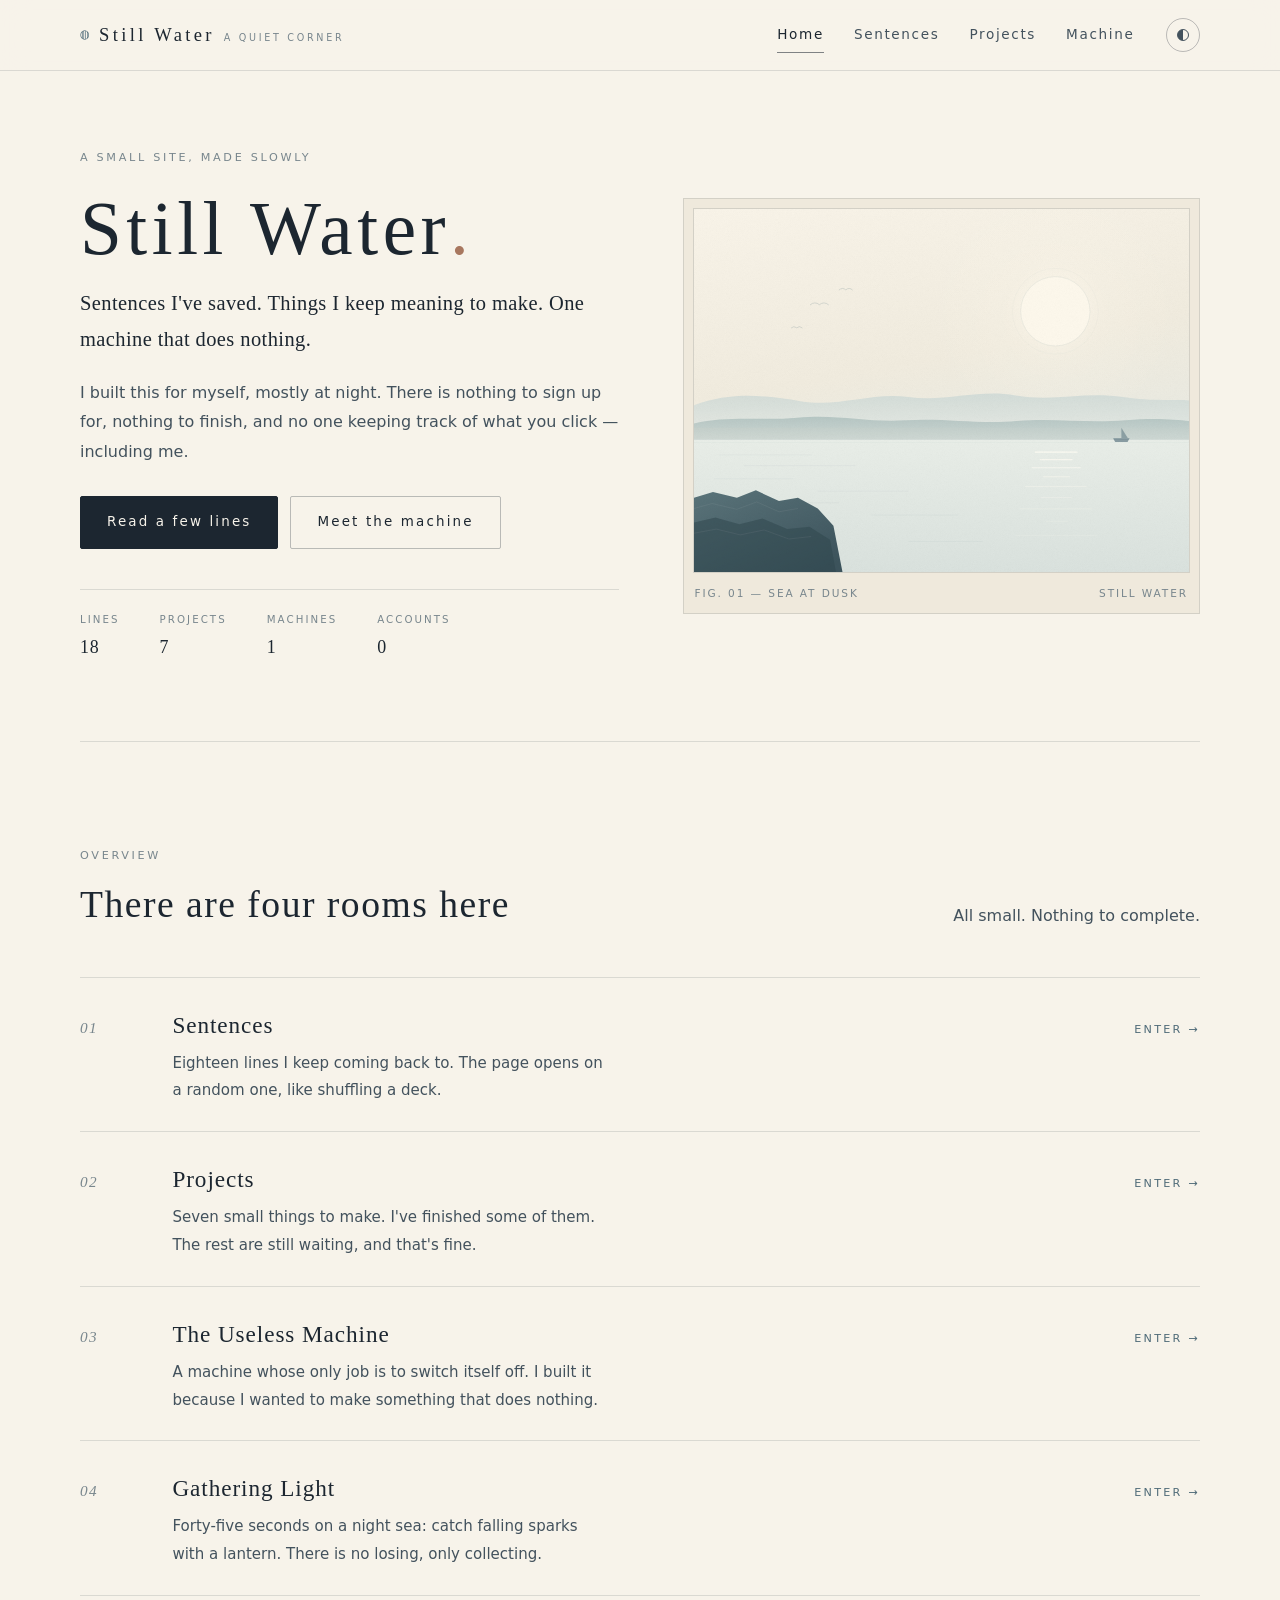
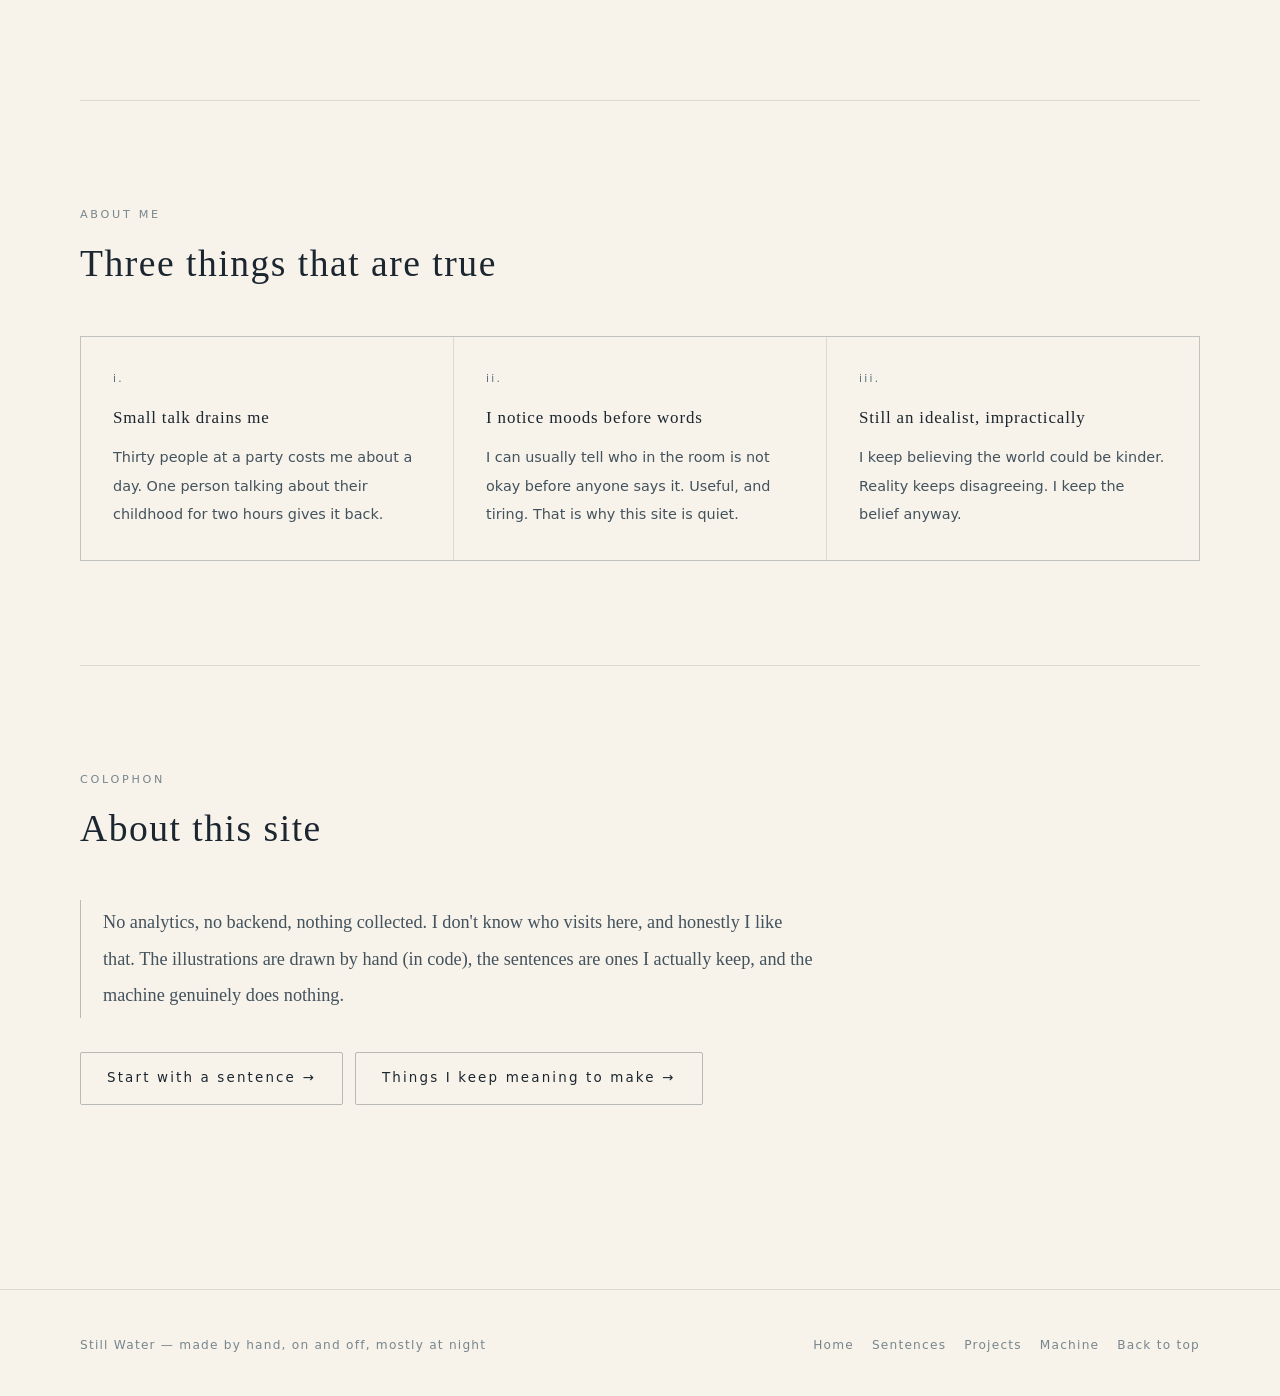
==== commit 79e7cd3c: "Rewrite the copy in first person: less explaining, more of an actual person" ====
--- a/index.html
+++ b/index.html
@@ -3,8 +3,8 @@
 <head>
 <meta charset="utf-8">
 <meta name="viewport" content="width=device-width, initial-scale=1">
-<title>Still Water · A Quiet Corner for INFJs</title>
-<meta name="description" content="Still Water is a quiet corner for INFJs: eighteen lines to read late at night, seven small projects for quiet burning, a machine that only switches itself off, and a little game played with light.">
+<title>Still Water · a site I made for myself</title>
+<meta name="description" content="A small personal site: sentences I've saved, projects I keep meaning to make, one useless machine, and a forty-five-second game.">
 <meta name="theme-color" content="#f7f3ea">
 <link rel="icon" href="assets/favicon.svg" type="image/svg+xml">
 <link rel="stylesheet" href="style.css">
@@ -28,12 +28,11 @@
   <!-- ========== HERO ========== -->
   <section class="hero wrap" id="top">
     <div class="hero-text">
-      <p class="eyebrow">Project 01 · A Corner for Introverts</p>
+      <p class="eyebrow">a small site, made slowly</p>
       <h1>Still Water<span class="h1-dot">.</span></h1>
-      <p class="hero-sub">Four rooms: some sentences, some things worth making, one useless machine, and a little quiet.</p>
+      <p class="hero-sub">Sentences I've saved. Things I keep meaning to make. One machine that does nothing.</p>
       <p class="lede">
-        You probably know the moment — a crowded room suddenly goes quiet around you, as if one bar of your battery were drained; and late at night, a single sentence, a stranger's fate, makes something inside you give way.
-        This site does not chase trends, and it will not ask you to do anything. It just keeps the parts that are hard to say out loud, kept here.
+        I built this for myself, mostly at night. There is nothing to sign up for, nothing to finish, and no one keeping track of what you click — including me.
       </p>
       <div class="btn-row">
         <a class="btn" href="quotes.html">Read a few lines</a>
@@ -41,10 +40,10 @@
       </div>
 
       <dl class="hero-facts">
-        <div><dt>Sentences</dt><dd>18</dd></div>
+        <div><dt>Lines</dt><dd>18</dd></div>
         <div><dt>Projects</dt><dd>7</dd></div>
-        <div><dt>Useless machines</dt><dd>1</dd></div>
-        <div><dt>Sign-ups required</dt><dd>0</dd></div>
+        <div><dt>Machines</dt><dd>1</dd></div>
+        <div><dt>Accounts</dt><dd>0</dd></div>
       </dl>
     </div>
 
@@ -61,7 +60,7 @@
         <p class="eyebrow">Overview</p>
         <h2>There are four rooms here</h2>
       </div>
-      <p class="lede">They are all small, and none of them has a progress bar you must fill. Begin in any one of them; leave whenever you like.</p>
+      <p class="lede">All small. Nothing to complete.</p>
     </div>
 
     <div class="rooms">
@@ -69,7 +68,7 @@
         <span class="room-no">01</span>
         <div>
           <h3>Sentences</h3>
-          <p>Eighteen lines to read late at night. Each time you open the page, a random one greets you first.</p>
+          <p>Eighteen lines I keep coming back to. The page opens on a random one, like shuffling a deck.</p>
         </div>
         <span class="go">Enter</span>
       </a>
@@ -78,7 +77,7 @@
         <span class="room-no">02</span>
         <div>
           <h3>Projects</h3>
-          <p>Seven small projects that let an introvert burn quietly, from two weeks to a whole summer.</p>
+          <p>Seven small things to make. I've finished some of them. The rest are still waiting, and that's fine.</p>
         </div>
         <span class="go">Enter</span>
       </a>
@@ -87,7 +86,7 @@
         <span class="room-no">03</span>
         <div>
           <h3>The Useless Machine</h3>
-          <p>A machine whose only job is to switch itself off. It has no other function, and needs no understanding.</p>
+          <p>A machine whose only job is to switch itself off. I built it because I wanted to make something that does nothing.</p>
         </div>
         <span class="go">Enter</span>
       </a>
@@ -96,7 +95,7 @@
         <span class="room-no">04</span>
         <div>
           <h3>Gathering Light</h3>
-          <p>Forty-five seconds: catch falling sparks with a lantern. No winning, no losing — only gathering.</p>
+          <p>Forty-five seconds on a night sea: catch falling sparks with a lantern. There is no losing, only collecting.</p>
         </div>
         <span class="go">Enter</span>
       </a>
@@ -107,26 +106,26 @@
   <section class="section wrap">
     <div class="section-head">
       <div>
-        <p class="eyebrow">About · For You</p>
-        <h2>If you are this kind of person</h2>
+        <p class="eyebrow">About me</p>
+        <h2>Three things that are true</h2>
       </div>
     </div>
 
     <div class="traits">
       <div class="trait">
         <span class="idx">i.</span>
-        <h4>Deep talks recharge you</h4>
-        <p>Small talk drains the battery; real conversation charges it. You would rather listen to one person talk about their childhood for two hours than attend a party of thirty.</p>
+        <h4>Small talk drains me</h4>
+        <p>Thirty people at a party costs me about a day. One person talking about their childhood for two hours gives it back.</p>
       </div>
       <div class="trait">
         <span class="idx">ii.</span>
-        <h4>You feel other people's moods early</h4>
-        <p>You often know who in the room is not okay before they say a word. The gift draws people toward you — and means you need to switch yourself off from time to time.</p>
+        <h4>I notice moods before words</h4>
+        <p>I can usually tell who in the room is not okay before anyone says it. Useful, and tiring. That is why this site is quiet.</p>
       </div>
       <div class="trait">
         <span class="idx">iii.</span>
-        <h4>An impractical idealism</h4>
-        <p>You believe the world should be better, and even though the belief keeps getting bruised by reality, you refuse to put it away.</p>
+        <h4>Still an idealist, impractically</h4>
+        <p>I keep believing the world could be kinder. Reality keeps disagreeing. I keep the belief anyway.</p>
       </div>
     </div>
   </section>
@@ -141,13 +140,13 @@
     </div>
 
     <blockquote class="note">
-      It is not a personality test, and it will not tell you what type you are. It is only a set of quiet pages: a few hand-drawn illustrations, some quotes worn smooth from being repeated,
-      and a machine that does nothing. No backend, no data collected, and no recommendations for what to look at next.
+      No analytics, no backend, nothing collected. I don't know who visits here, and honestly I like that.
+      The illustrations are drawn by hand (in code), the sentences are ones I actually keep, and the machine genuinely does nothing.
     </blockquote>
 
     <div class="btn-row" style="margin-top:34px">
       <a class="btn btn-ghost" href="quotes.html">Start with a sentence →</a>
-      <a class="btn btn-ghost" href="project.html">See what you could make →</a>
+      <a class="btn btn-ghost" href="project.html">Things I keep meaning to make →</a>
     </div>
   </section>
 
@@ -155,7 +154,7 @@
 
 <footer class="footer">
   <div class="wrap footer-inner">
-    <span>Still Water — a website that does not chase traffic</span>
+    <span>Still Water — made by hand, on and off, mostly at night</span>
     <nav aria-label="Footer">
       <a href="index.html">Home</a>
       <a href="quotes.html">Sentences</a>
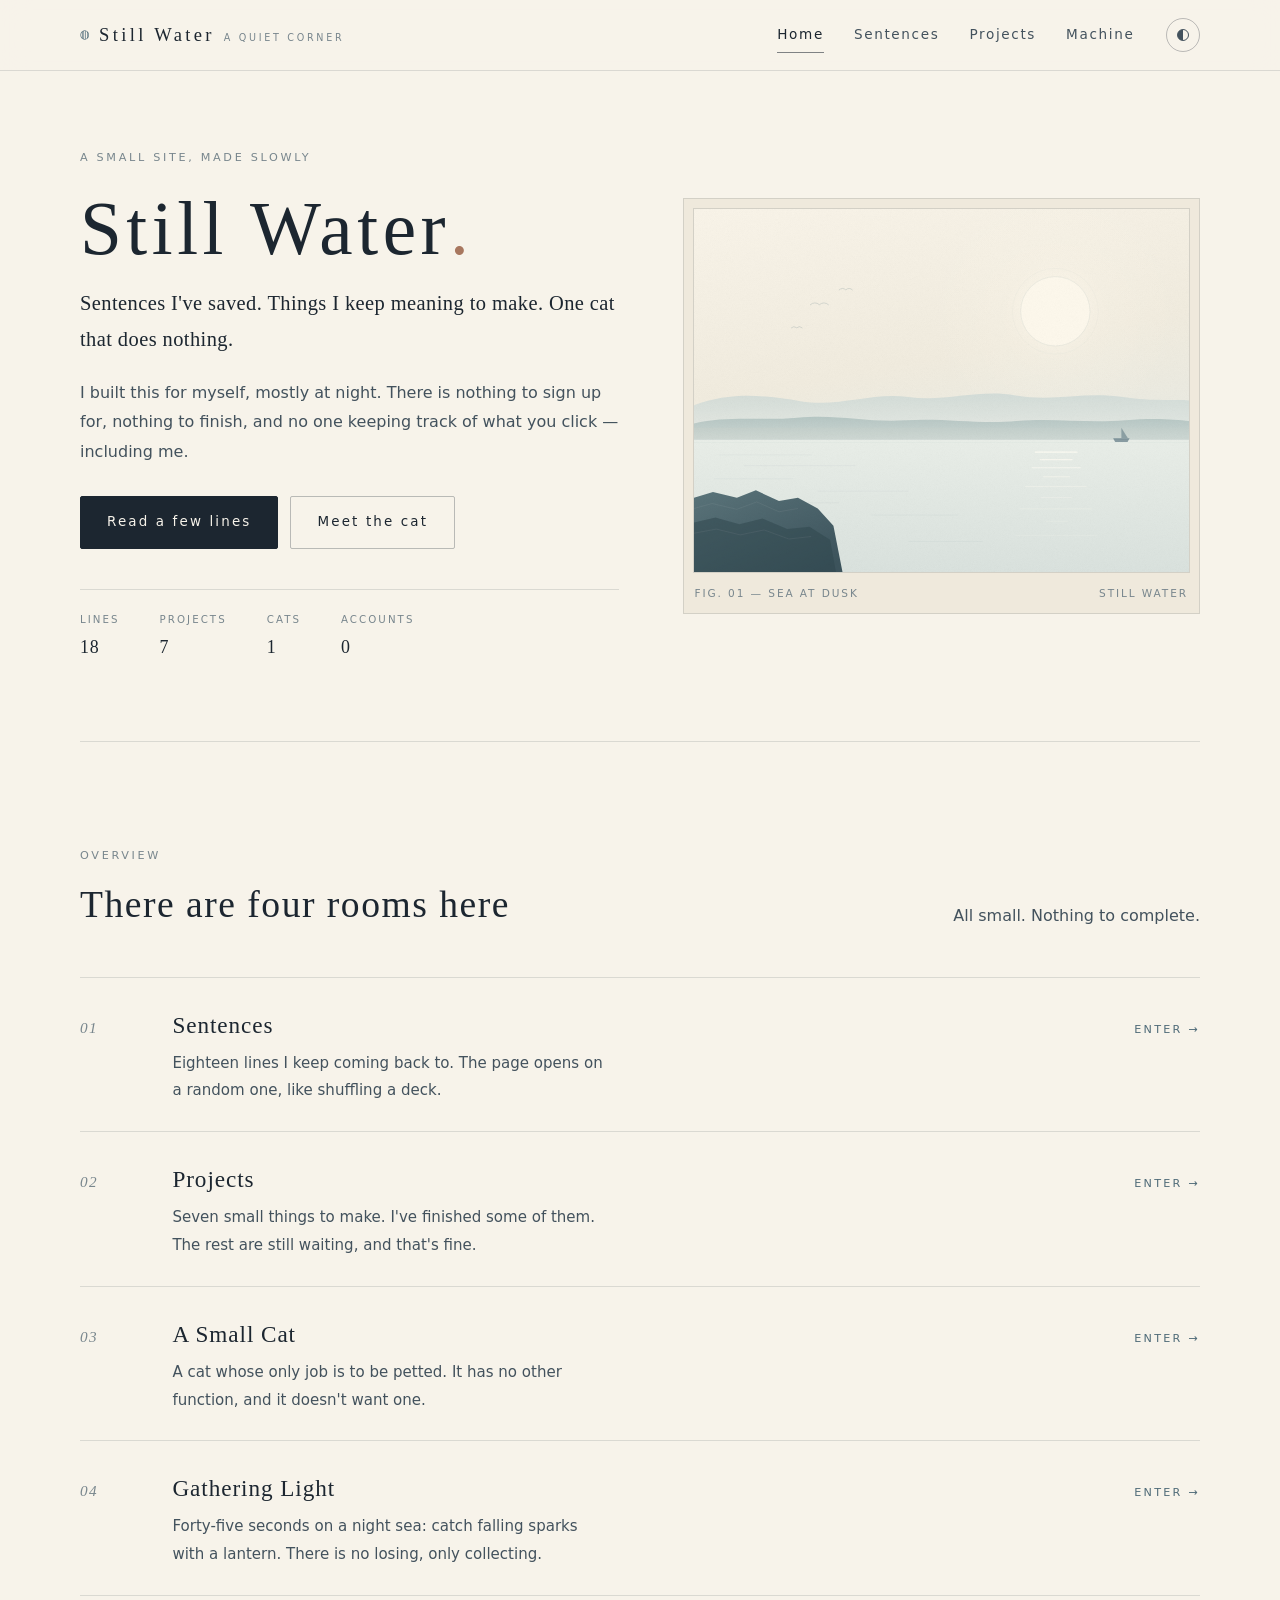
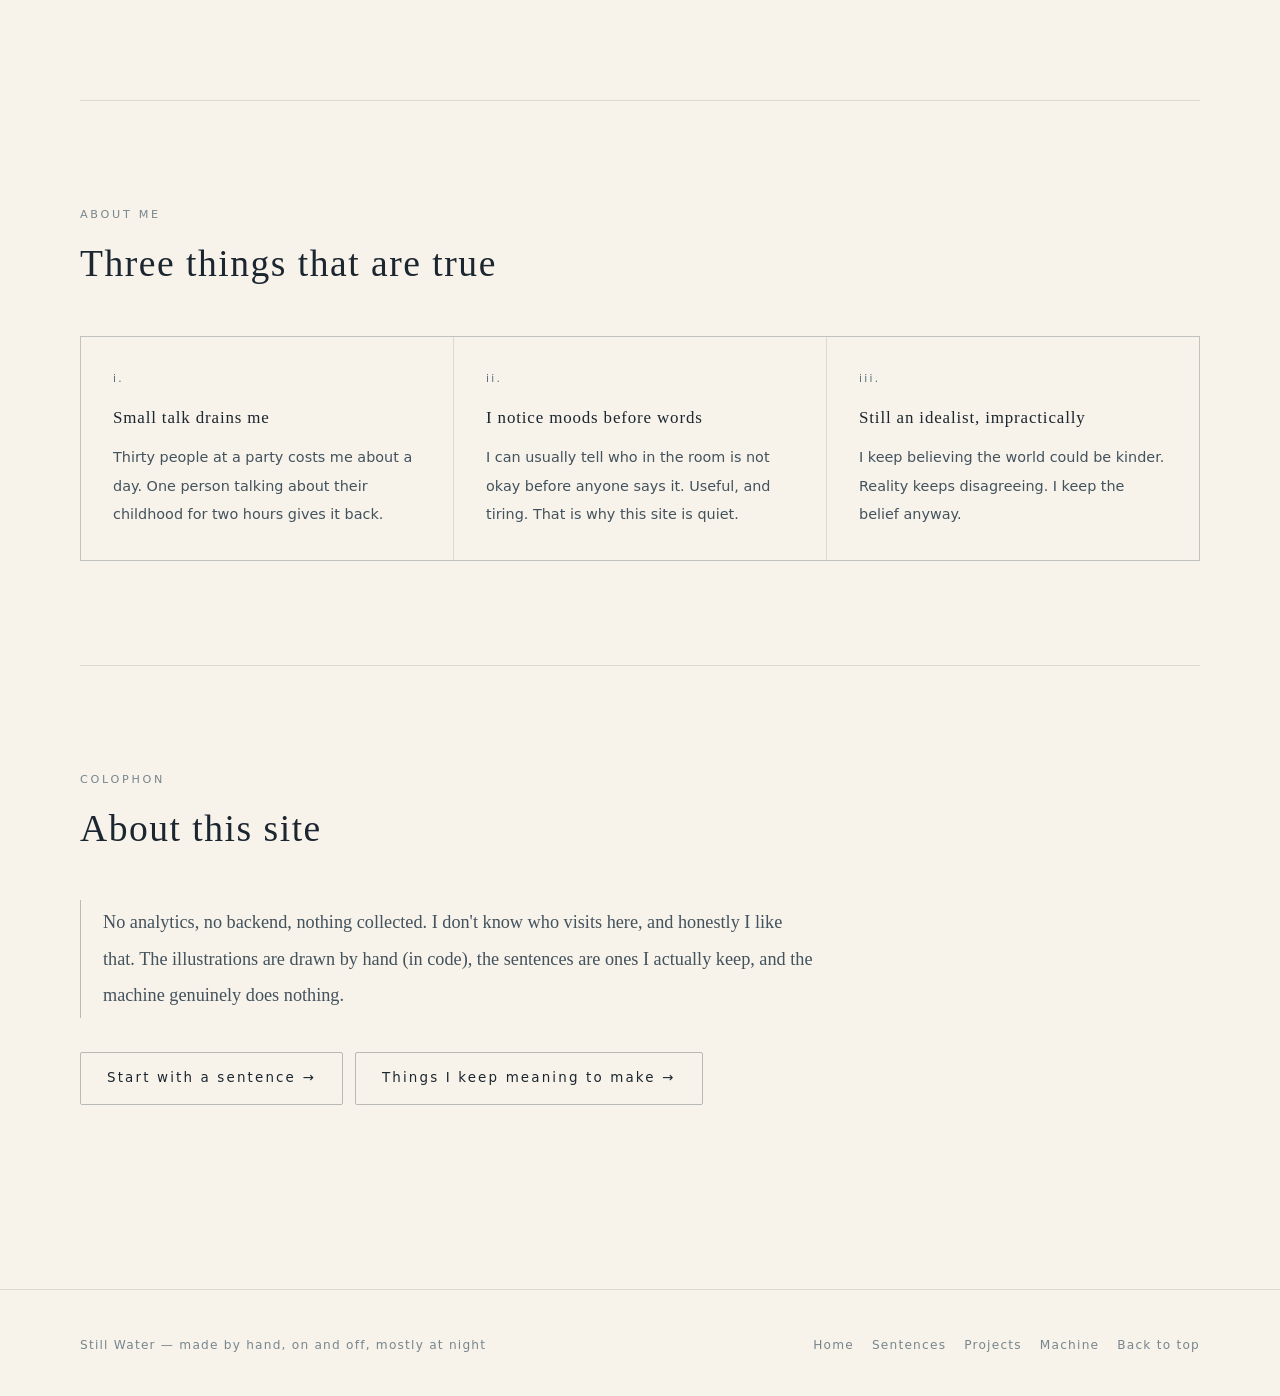
==== commit 6c8e0c21: "Replace the useless machine with a cat you can pet" ====
--- a/index.html
+++ b/index.html
@@ -4,7 +4,7 @@
 <meta charset="utf-8">
 <meta name="viewport" content="width=device-width, initial-scale=1">
 <title>Still Water · a site I made for myself</title>
-<meta name="description" content="A small personal site: sentences I've saved, projects I keep meaning to make, one useless machine, and a forty-five-second game.">
+<meta name="description" content="A small personal site: sentences I've saved, projects I keep meaning to make, one cat that does nothing, and a forty-five-second game.">
 <meta name="theme-color" content="#f7f3ea">
 <link rel="icon" href="assets/favicon.svg" type="image/svg+xml">
 <link rel="stylesheet" href="style.css">
@@ -30,19 +30,19 @@
     <div class="hero-text">
       <p class="eyebrow">a small site, made slowly</p>
       <h1>Still Water<span class="h1-dot">.</span></h1>
-      <p class="hero-sub">Sentences I've saved. Things I keep meaning to make. One machine that does nothing.</p>
+      <p class="hero-sub">Sentences I've saved. Things I keep meaning to make. One cat that does nothing.</p>
       <p class="lede">
         I built this for myself, mostly at night. There is nothing to sign up for, nothing to finish, and no one keeping track of what you click — including me.
       </p>
       <div class="btn-row">
         <a class="btn" href="quotes.html">Read a few lines</a>
-        <a class="btn btn-ghost" href="machine.html">Meet the machine</a>
+        <a class="btn btn-ghost" href="machine.html">Meet the cat</a>
       </div>
 
       <dl class="hero-facts">
         <div><dt>Lines</dt><dd>18</dd></div>
         <div><dt>Projects</dt><dd>7</dd></div>
-        <div><dt>Machines</dt><dd>1</dd></div>
+        <div><dt>Cats</dt><dd>1</dd></div>
         <div><dt>Accounts</dt><dd>0</dd></div>
       </dl>
     </div>
@@ -85,8 +85,8 @@
       <a class="room" href="machine.html">
         <span class="room-no">03</span>
         <div>
-          <h3>The Useless Machine</h3>
-          <p>A machine whose only job is to switch itself off. I built it because I wanted to make something that does nothing.</p>
+          <h3>A Small Cat</h3>
+          <p>A cat whose only job is to be petted. It has no other function, and it doesn't want one.</p>
         </div>
         <span class="go">Enter</span>
       </a>
--- a/style.css
+++ b/style.css
@@ -762,7 +762,7 @@
 
 .machine-stage {
   position: relative;
-  height: clamp(170px, 34vw, 200px);
+  height: clamp(228px, 32vw, 288px);
   overflow: hidden;
 }
 
@@ -771,109 +771,144 @@
   position: absolute;
   left: 6%;
   right: 6%;
-  top: calc(50% + 20px);
+  bottom: 46px;
   height: 1px;
   background: var(--line);
   z-index: 0;
 }
 
-.switch {
+/* ---------- 小猫：点一下就是摸一下 ---------- */
+.cat {
   position: absolute;
   left: 50%;
-  top: 50%;
-  transform: translate(-50%, -50%);
+  bottom: 46px;
   z-index: 2;
-  width: 56px;
-  height: 96px;
+  width: clamp(138px, 23vw, 176px);
   padding: 0;
-  border: 1px solid var(--line-2);
-  border-radius: 28px;
-  background: var(--paper);
+  border: 0;
+  background: none;
+  color: var(--ink-2);
   cursor: pointer;
-  transition: border-color 0.3s ease;
-}
-
-.switch:hover {
-  border-color: var(--ink-3);
-}
-
-.switch-knob {
+  transform: translateX(-50%);
+  -webkit-tap-highlight-color: transparent;
+}
+
+.cat:focus-visible {
+  outline: 1px solid var(--sea);
+  outline-offset: 10px;
+}
+
+.cat-art {
+  display: block;
+  width: 100%;
+  height: auto;
+  overflow: visible;
+}
+
+.cat-line,
+.cat-soft {
+  fill: none;
+  stroke: currentColor;
+  stroke-width: 1.6;
+  stroke-linecap: round;
+  stroke-linejoin: round;
+}
+
+.cat-line-thick {
+  stroke-width: 2.6;
+}
+
+.cat-soft {
+  stroke-width: 1.2;
+  opacity: 0.45;
+}
+
+.cat-fill {
+  fill: var(--paper-2);
+}
+
+.cat-ear {
+  fill: var(--clay);
+  opacity: 0.3;
+}
+
+.cat-nose {
+  fill: var(--clay);
+  opacity: 0.75;
+}
+
+.cat-whiskers {
+  opacity: 0.5;
+}
+
+.cat-eye-open {
+  fill: currentColor;
+  transition: opacity 0.22s ease;
+}
+
+.cat-eye-shut {
+  fill: none;
+  stroke: currentColor;
+  stroke-width: 1.6;
+  stroke-linecap: round;
+  opacity: 0;
+  transition: opacity 0.22s ease;
+}
+
+.cat-tail,
+.cat-body,
+.cat-head {
+  transform-box: fill-box;
+  transition: transform 0.6s cubic-bezier(0.2, 0.8, 0.3, 1);
+}
+
+.cat-body,
+.cat-head {
+  transform-origin: 50% 100%;
+}
+
+.cat-tail {
+  transform-origin: 6% 88%;
+}
+
+.cat.is-petted .cat-eye-open {
+  opacity: 0;
+}
+
+.cat.is-petted .cat-eye-shut {
+  opacity: 1;
+}
+
+.cat.is-petted .cat-tail {
+  transform: rotate(-11deg);
+}
+
+.cat.is-petted .cat-head {
+  transform: translateY(2px) rotate(-1.5deg);
+}
+
+.cat.is-petted .cat-body {
+  transform: translateY(1px) scaleY(0.99);
+}
+
+.purr {
   position: absolute;
   left: 50%;
-  top: 6px;
-  width: 44px;
-  height: 44px;
-  margin-left: -22px;
-  border-radius: 50%;
-  background: var(--ink-2);
-  transition: top 0.38s cubic-bezier(0.4, 0.9, 0.3, 1),
-    background-color 0.38s ease;
-}
-
-.switch[aria-checked="true"] .switch-knob {
-  top: 46px;
-  background: var(--clay);
-}
-.switch-label {
-  position: absolute;
-  left: 50%;
-  top: calc(50% + 62px);
-  transform: translateX(-50%);
-  font-size: 0.62rem;
-  letter-spacing: 0.24em;
-  text-transform: uppercase;
-  color: var(--ink-3);
-  white-space: nowrap;
-}
-
-.arm {
-  position: absolute;
-  left: 100%;
-  top: calc(50% + 20px);
-  z-index: 3;
-  width: 100%;
-  height: 2px;
-  background: var(--sea);
+  bottom: 100%;
+  font-family: var(--serif);
+  font-style: italic;
+  font-size: 0.76rem;
+  letter-spacing: 0.2em;
+  color: var(--clay);
   opacity: 0;
-  transform: translateY(-50%);
-  transition: transform 0.72s cubic-bezier(0.55, 0.06, 0.2, 1),
-    opacity 0.3s ease;
-}
-
-.arm.is-out {
-  opacity: 1;
-  transform: translate(-47.6%, -50%);
-}
-
-.arm.is-tap {
-  transform: translate(-49%, -50%);
-}
-
-.arm::after {
-  content: "";
-  position: absolute;
-  right: -1px;
-  top: -3px;
-  bottom: -3px;
-  width: 1px;
-  background: var(--sea);
-}
-
-.arm-hand {
-  position: absolute;
-  left: -13px;
-  top: 50%;
-  width: 26px;
-  height: 26px;
-  margin-top: -13px;
-  border: 1px solid var(--sea);
-  border-radius: 50%;
-  background: var(--paper);
-  transition: transform 0.16s ease;
-}
-
-.arm.is-tap .arm-hand {
-  transform: scale(0.82);
+  transform: translate(-50%, 8px);
+  transition: opacity 0.5s ease, transform 0.7s cubic-bezier(0.2, 0.8, 0.3, 1);
+  pointer-events: none;
+}
+
+.cat.is-petted .purr {
+  opacity: 0.8;
+  transform: translate(-50%, -6px);
 }
 
 .machine-readout {
@@ -1166,10 +1201,6 @@
   .quote-hero-foot .btn {
     width: 100%;
   }
-
-    .machine-stage::after {
-    display: none;
-  }
 }
 
 @media (prefers-reduced-motion: reduce) {
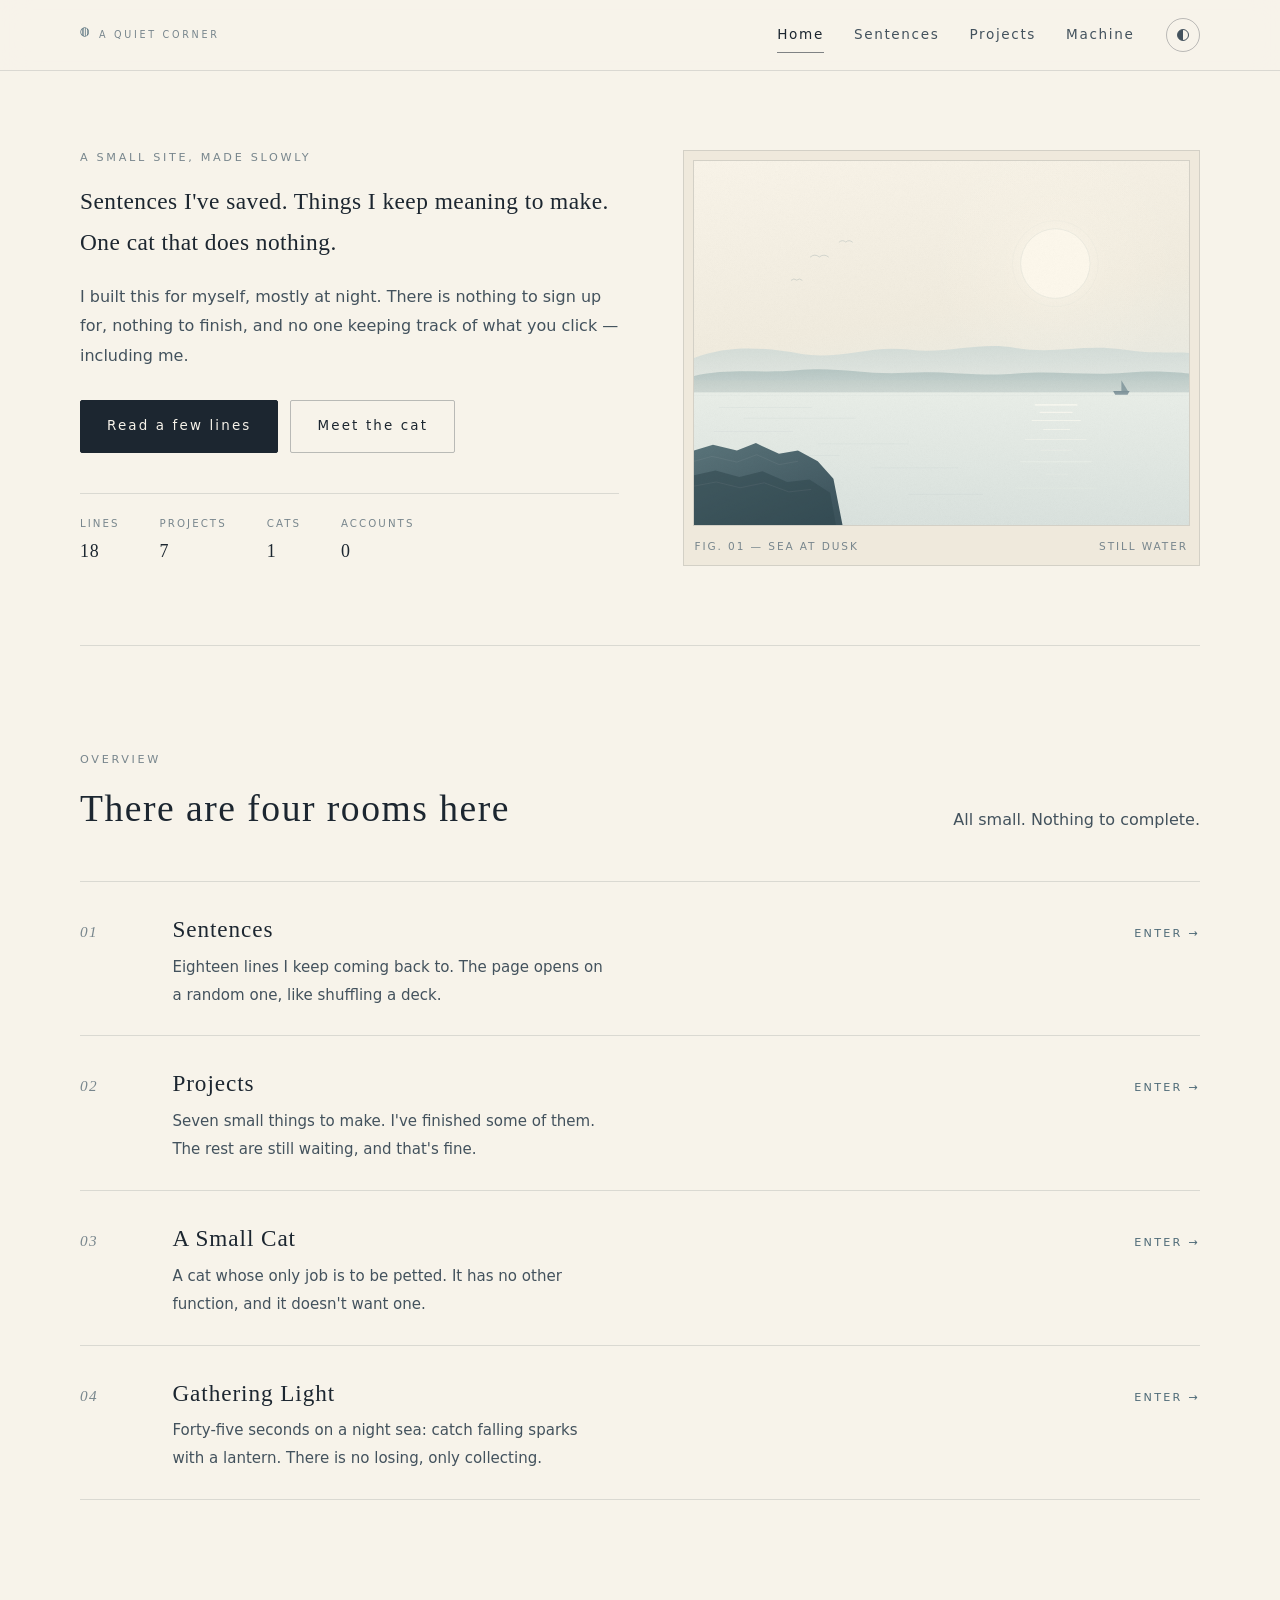
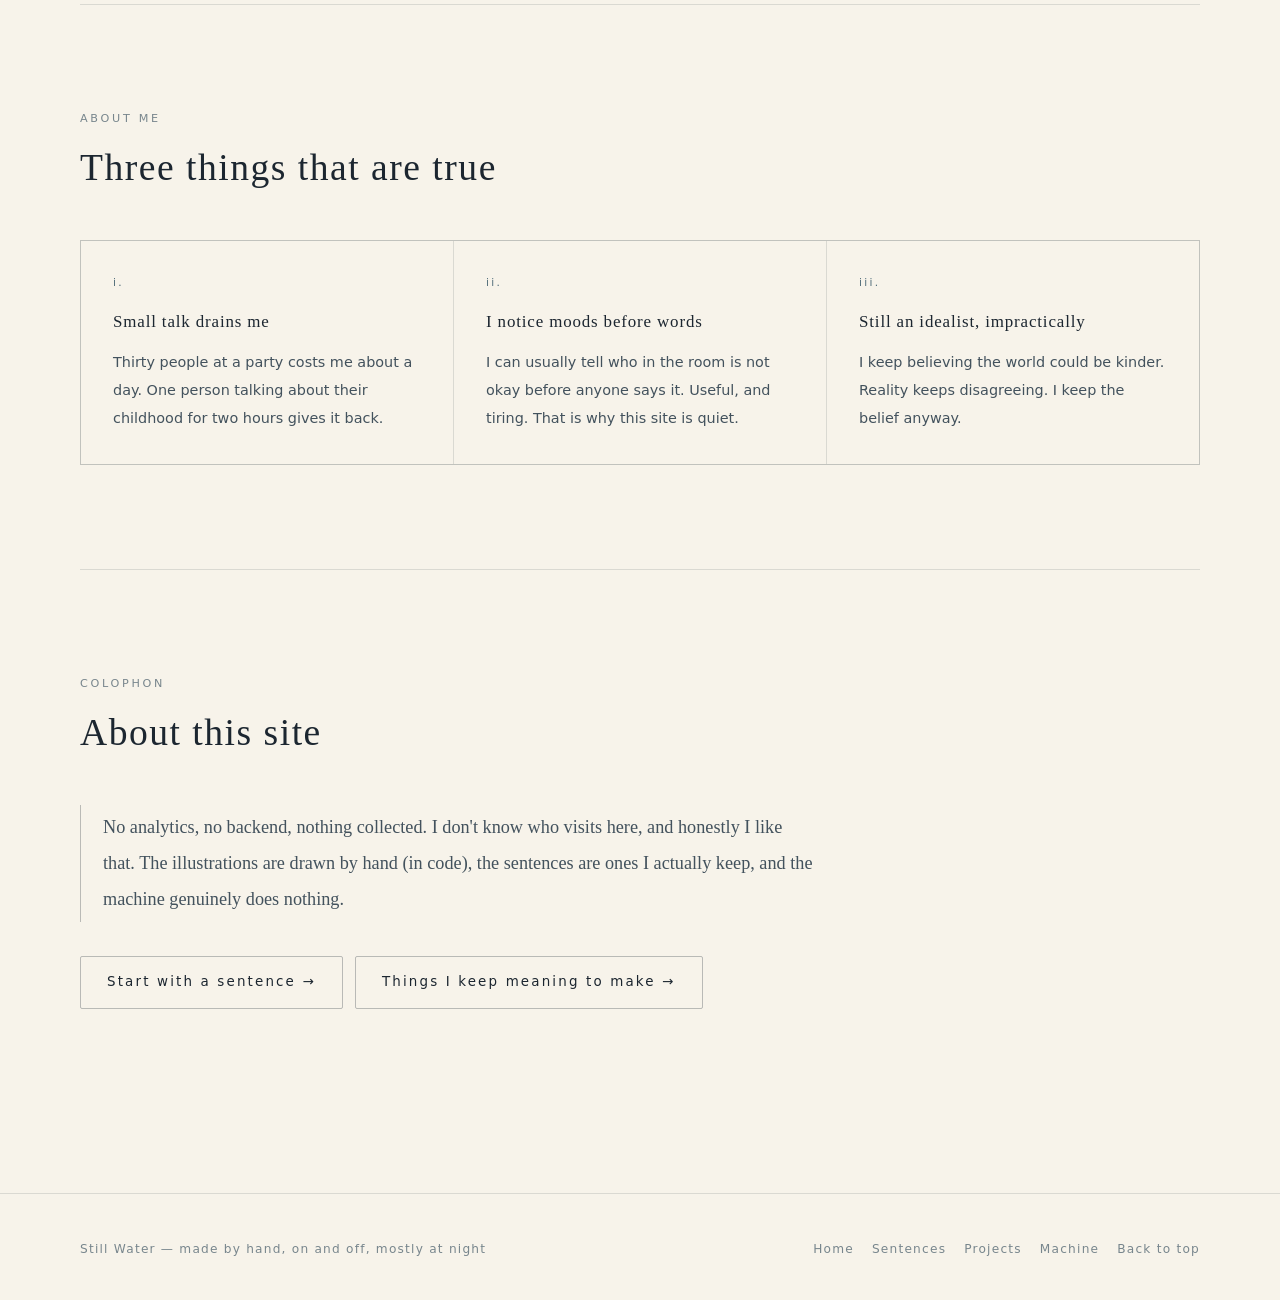
==== commit a4c1f506: "Remove the big wordmark from the home hero" ====
--- a/index.html
+++ b/index.html
@@ -28,8 +28,8 @@
   <!-- ========== HERO ========== -->
   <section class="hero wrap" id="top">
     <div class="hero-text">
+      <h1 class="sr-only">Still Water — a small site, made slowly</h1>
       <p class="eyebrow">a small site, made slowly</p>
-      <h1>Still Water<span class="h1-dot">.</span></h1>
       <p class="hero-sub">Sentences I've saved. Things I keep meaning to make. One cat that does nothing.</p>
       <p class="lede">
         I built this for myself, mostly at night. There is nothing to sign up for, nothing to finish, and no one keeping track of what you click — including me.
--- a/style.css
+++ b/style.css
@@ -113,6 +113,20 @@
   top: 12px;
 }
 
+/* 只给读屏看的标题 */
+.sr-only {
+  position: absolute;
+  width: 1px;
+  height: 1px;
+  margin: -1px;
+  padding: 0;
+  overflow: hidden;
+  clip: rect(0 0 0 0);
+  clip-path: inset(50%);
+  white-space: nowrap;
+  border: 0;
+}
+
 /* ---------- 布局工具 ---------- */
 .wrap {
   width: min(100% - 2 * clamp(20px, 5vw, 44px), var(--max));
@@ -192,12 +206,6 @@
   font-size: 0.72rem;
   color: var(--sea);
   transform: translateY(-3px);
-}
-
-.brand-name {
-  font-family: var(--serif);
-  font-size: 1.16rem;
-  letter-spacing: 0.18em;
 }
 
 .brand-sub {
@@ -381,17 +389,12 @@
   margin: 0.3em 0 0.24em;
 }
 
-.h1-dot {
-  color: var(--clay);
-  letter-spacing: 0;
-}
-
 .hero-sub {
   font-family: var(--serif);
-  font-size: clamp(1.02rem, 1.9vw, 1.28rem);
-  line-height: 1.75;
+  font-size: clamp(1.14rem, 2.05vw, 1.46rem);
+  line-height: 1.72;
   letter-spacing: 0.02em;
-  margin: 0 0 20px;
+  margin: 0.55em 0 20px;
   color: var(--ink);
 }
 
@@ -1164,9 +1167,10 @@
   }
 
   .theme-toggle::after {
-    content: "切换明暗";
+    content: "Light / dark";
     font-size: 0.74rem;
     letter-spacing: 0.18em;
+    text-transform: uppercase;
     color: var(--ink-2);
   }
 }
@@ -1177,7 +1181,8 @@
   }
 
   .brand-sub {
-    display: none;
+    font-size: 0.56rem;
+    letter-spacing: 0.2em;
   }
 
   .room {
